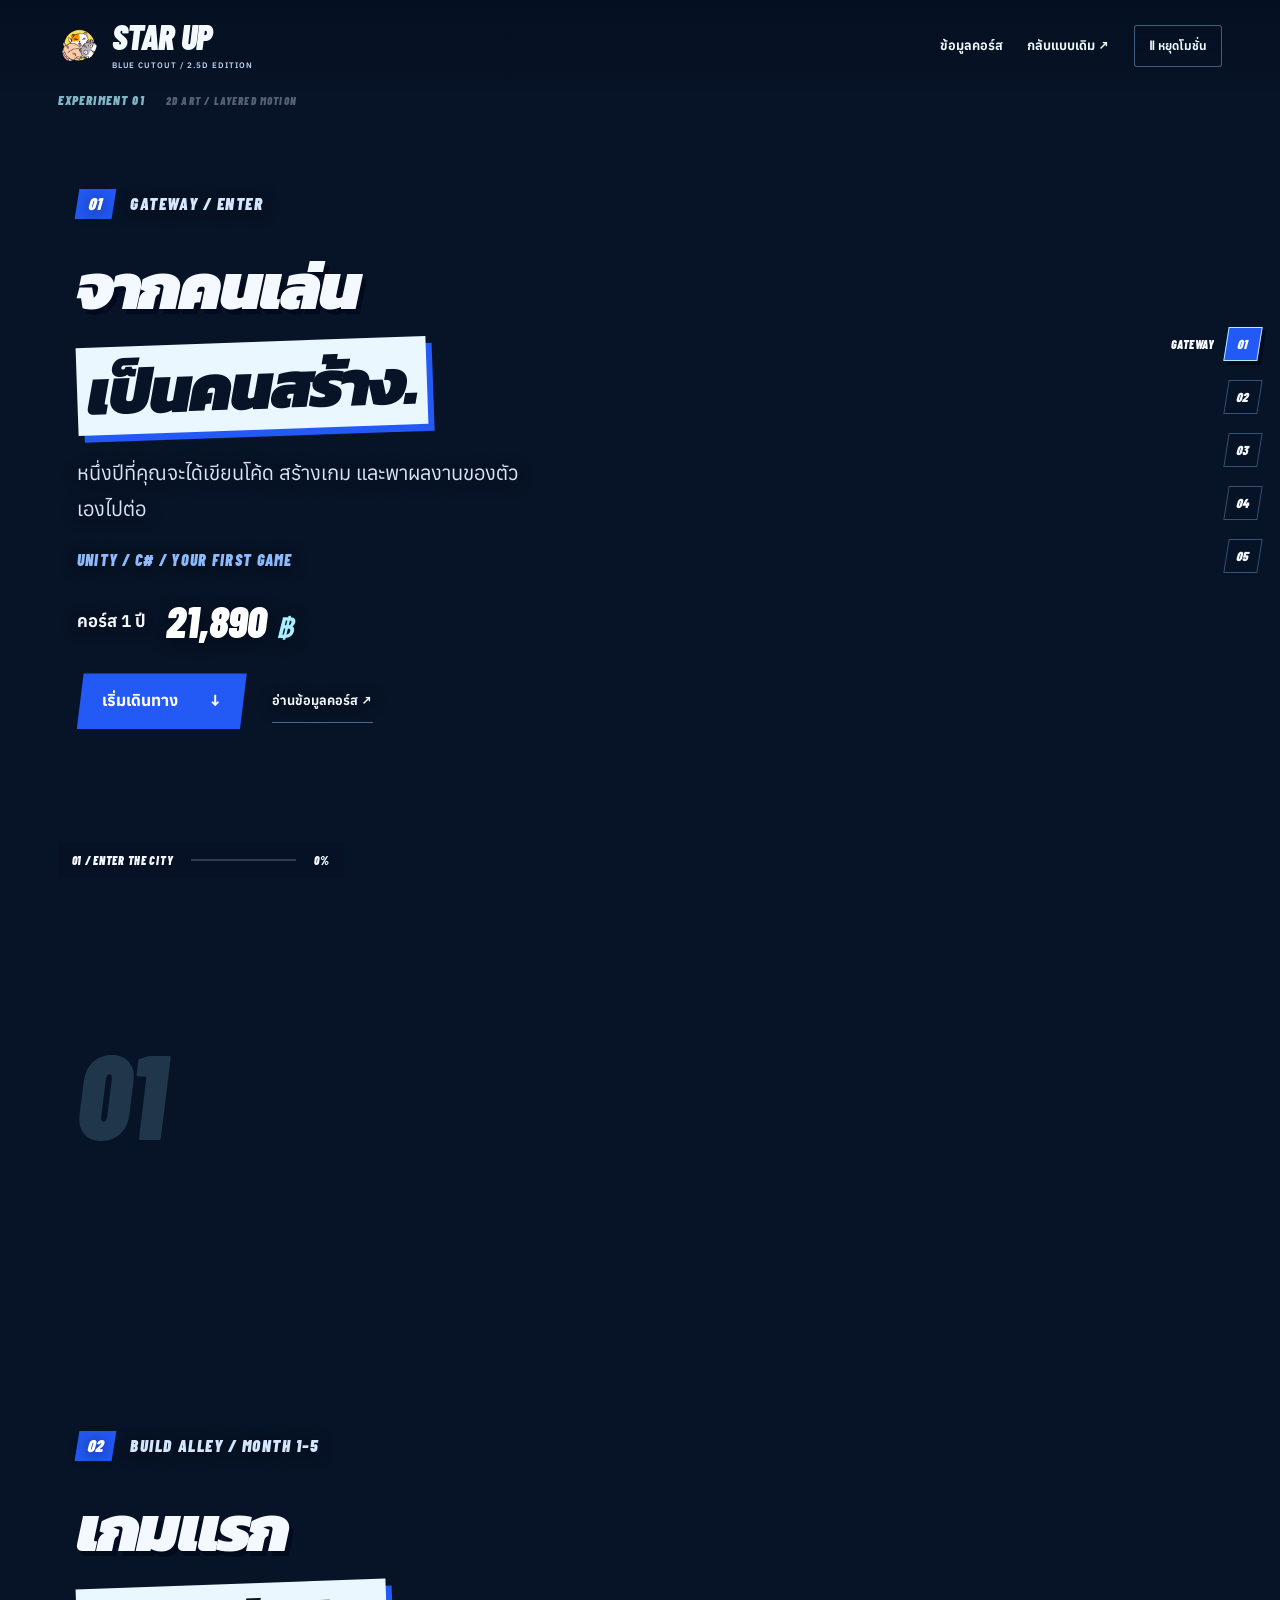
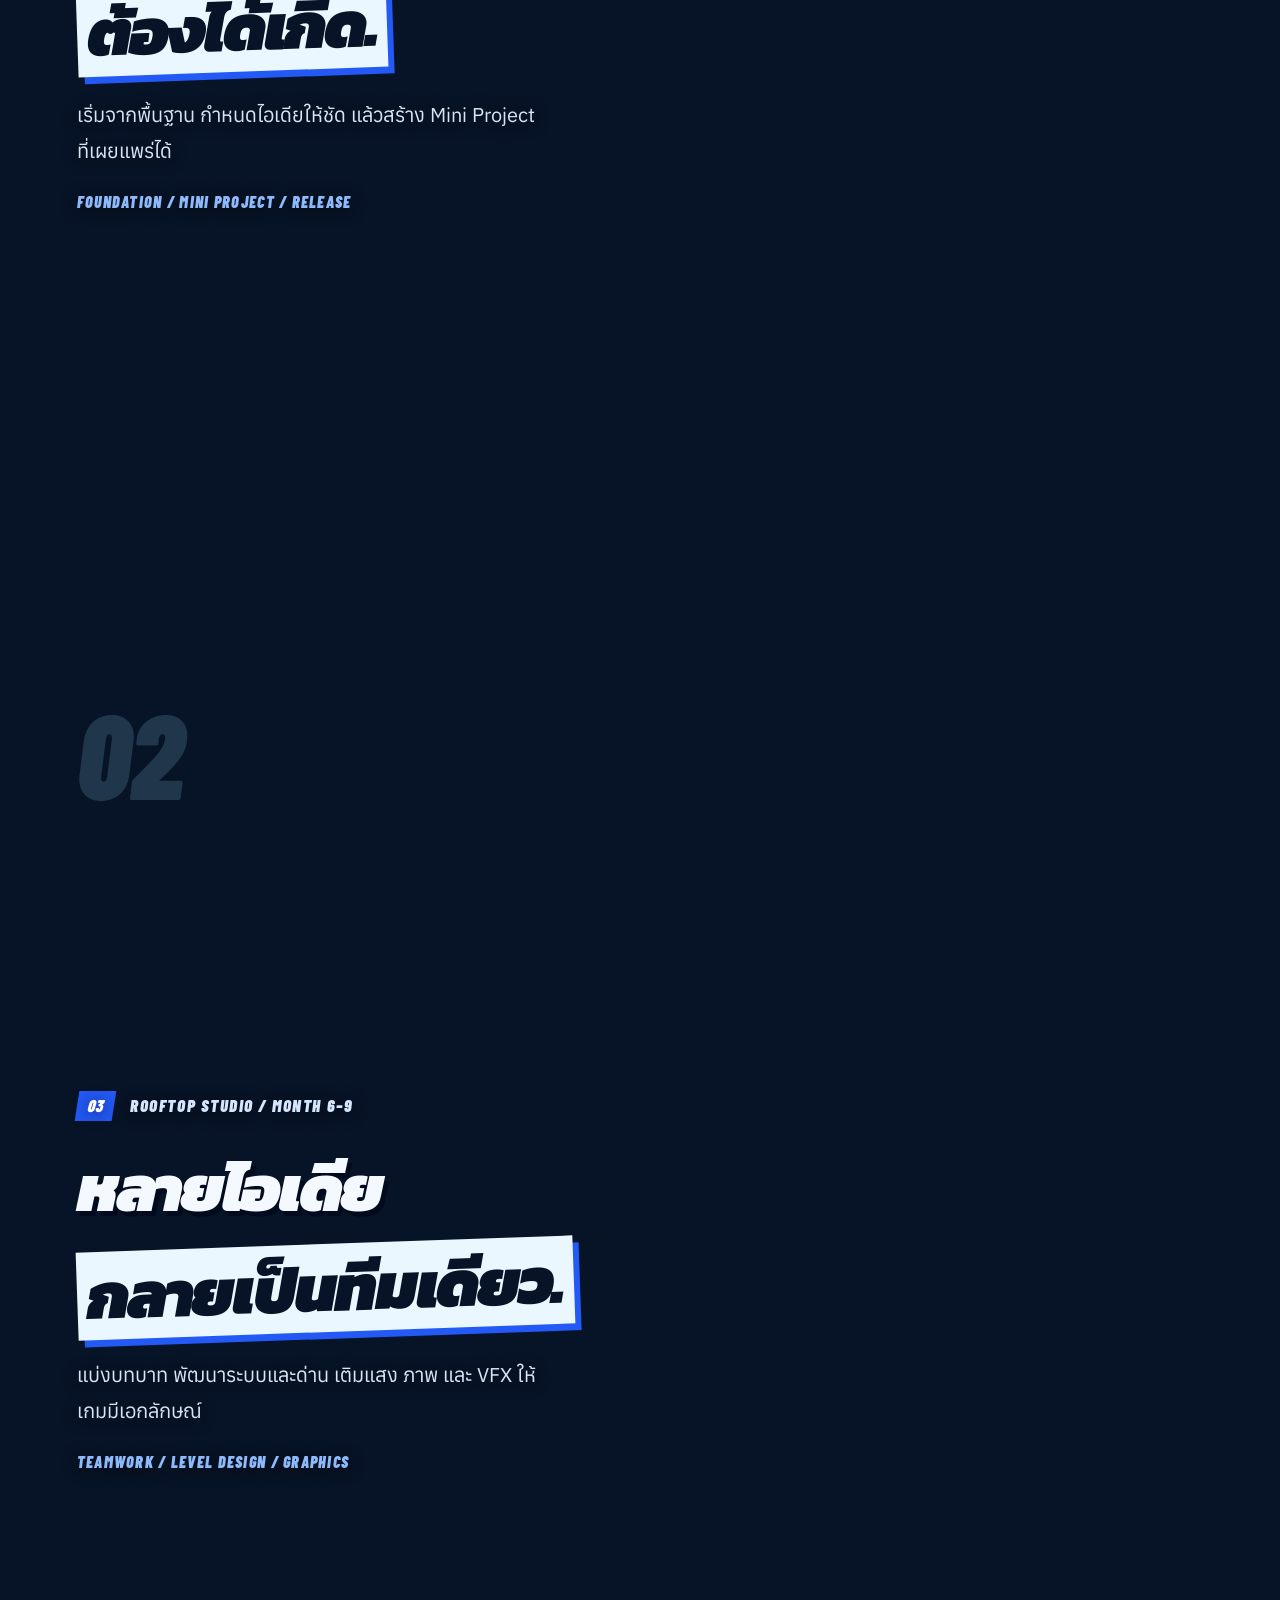
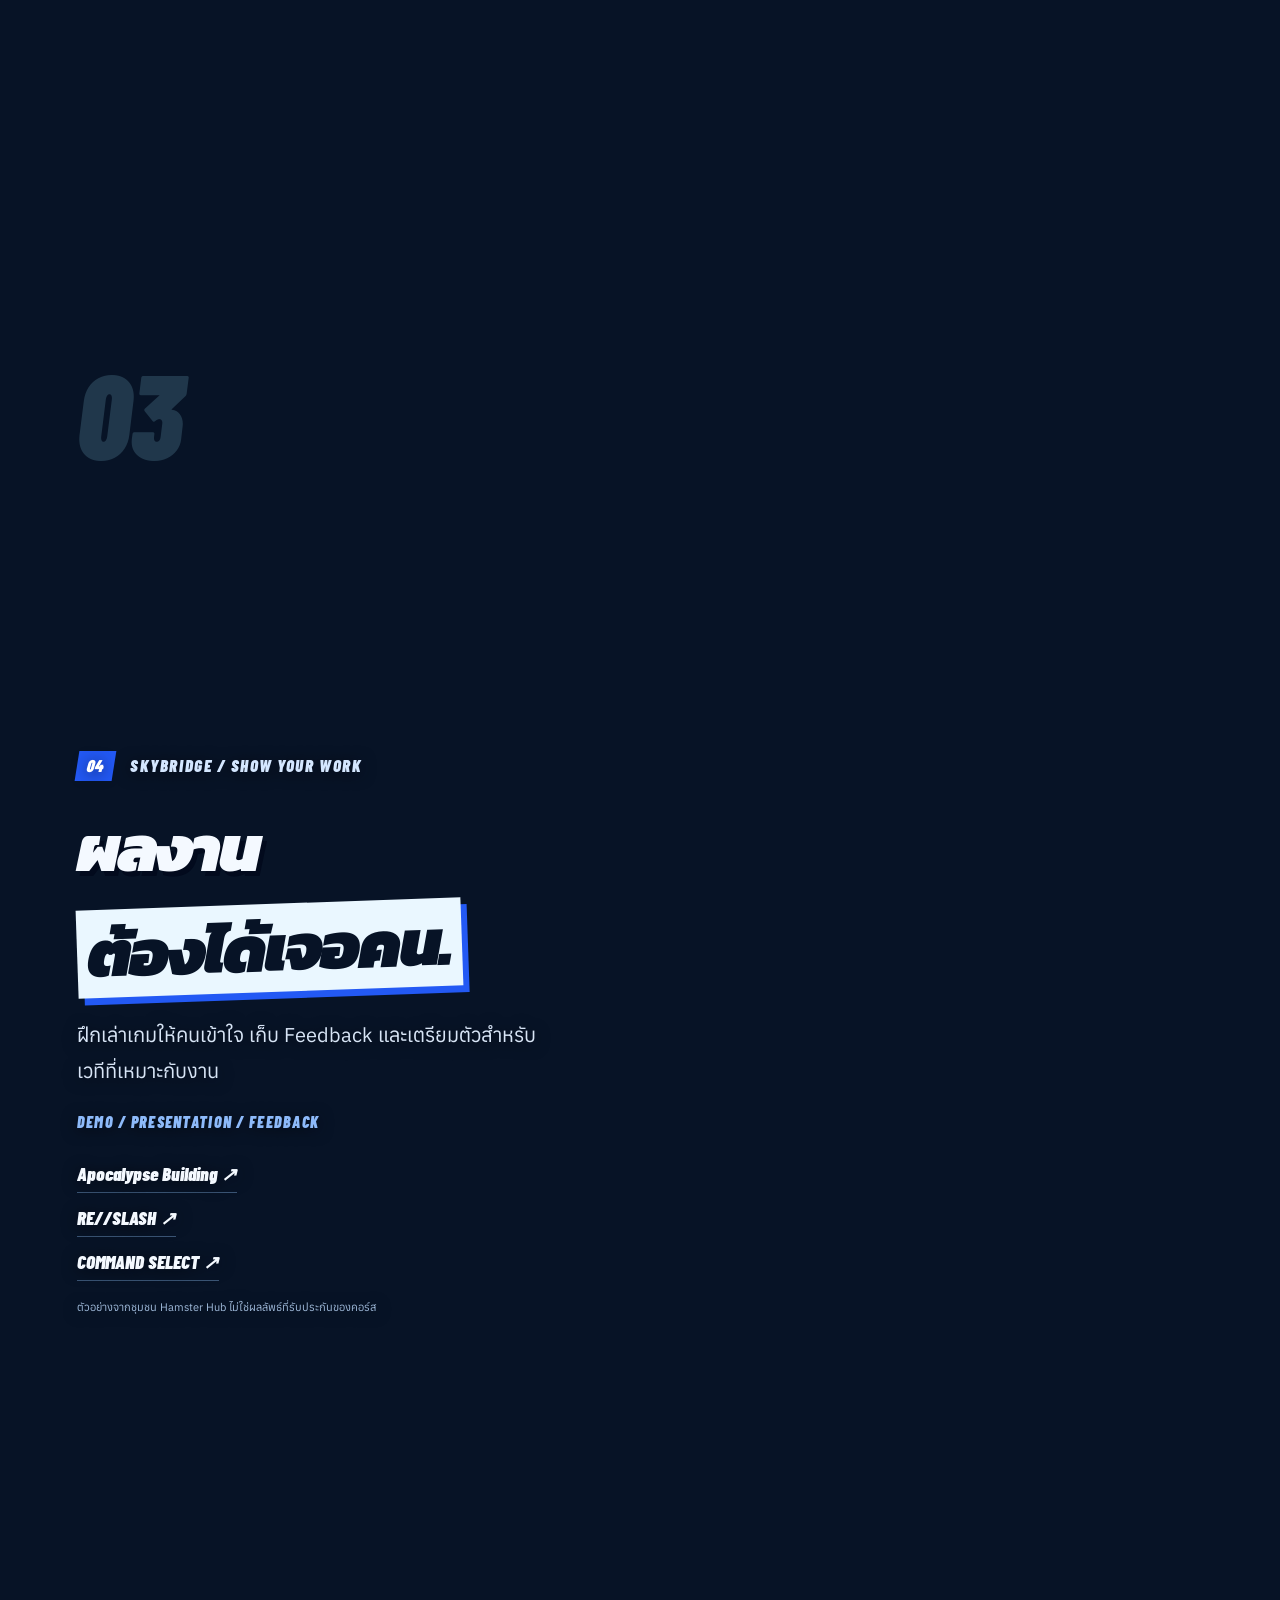
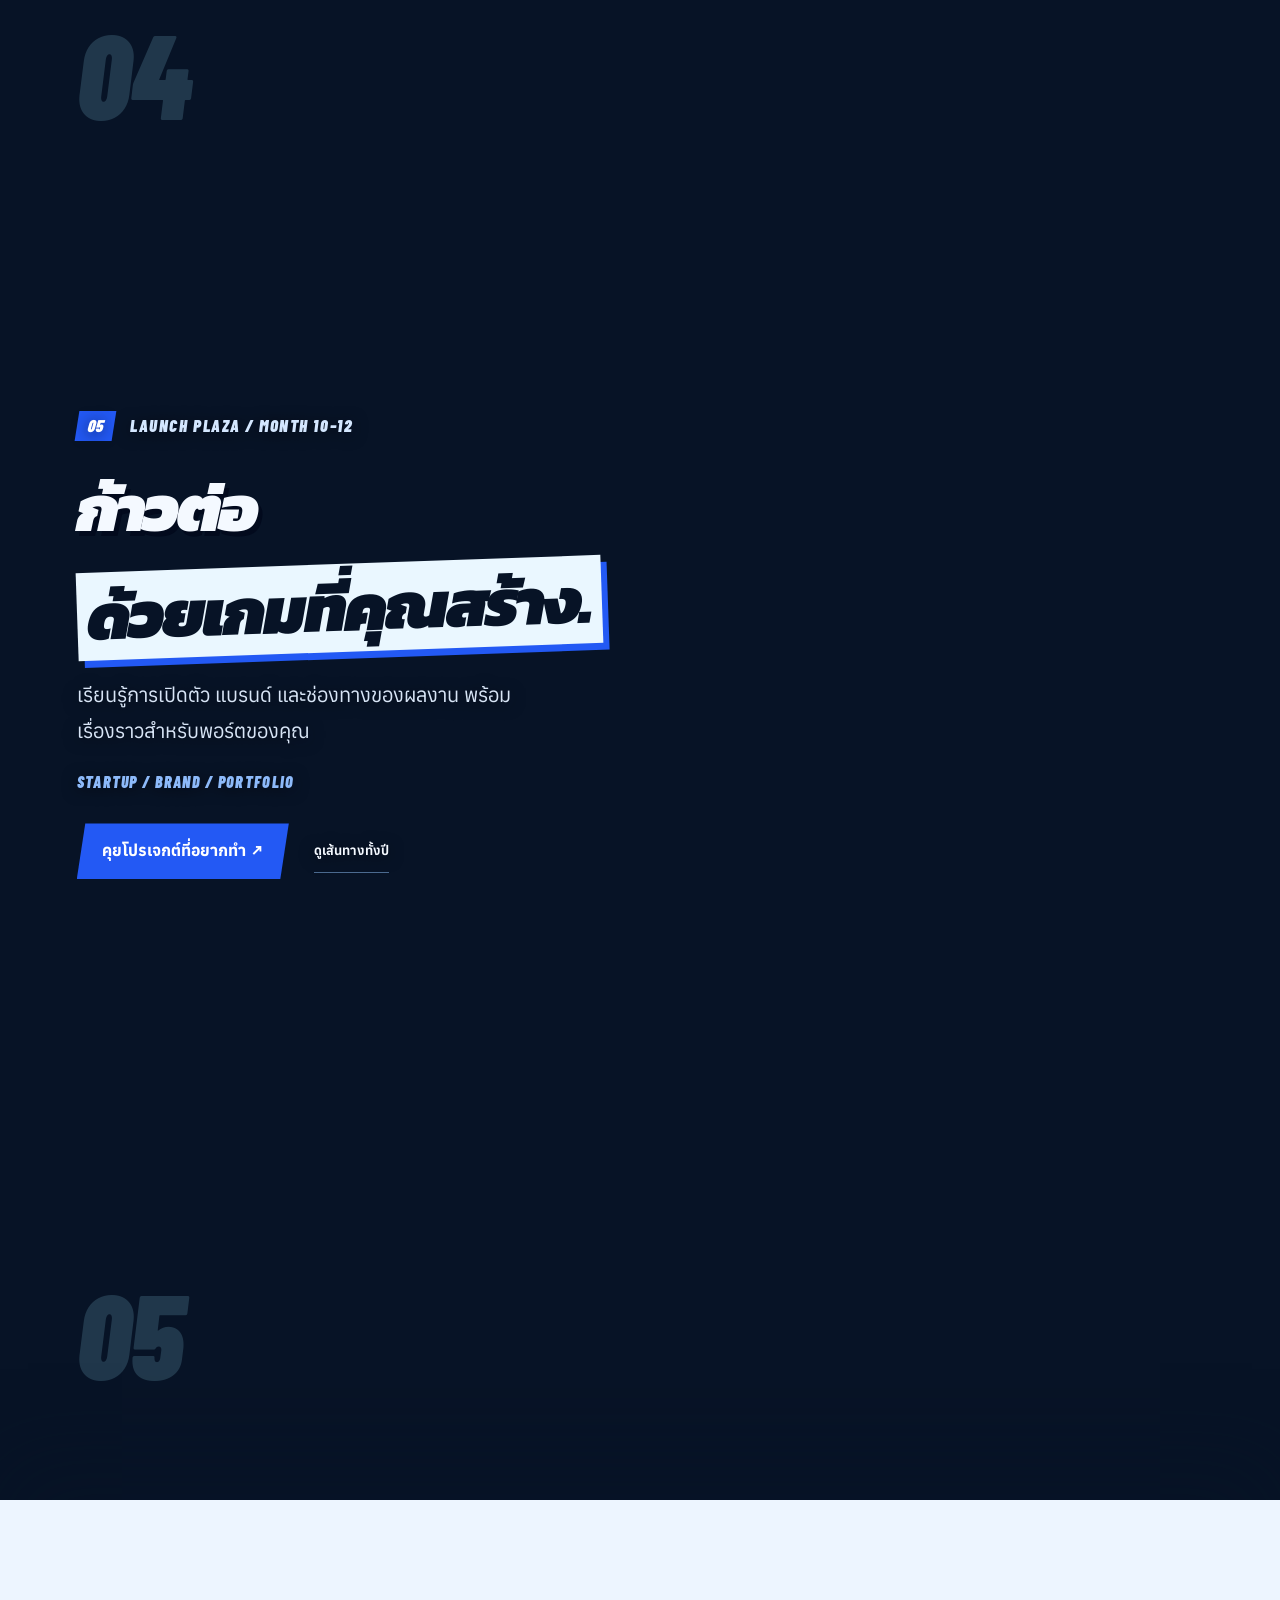
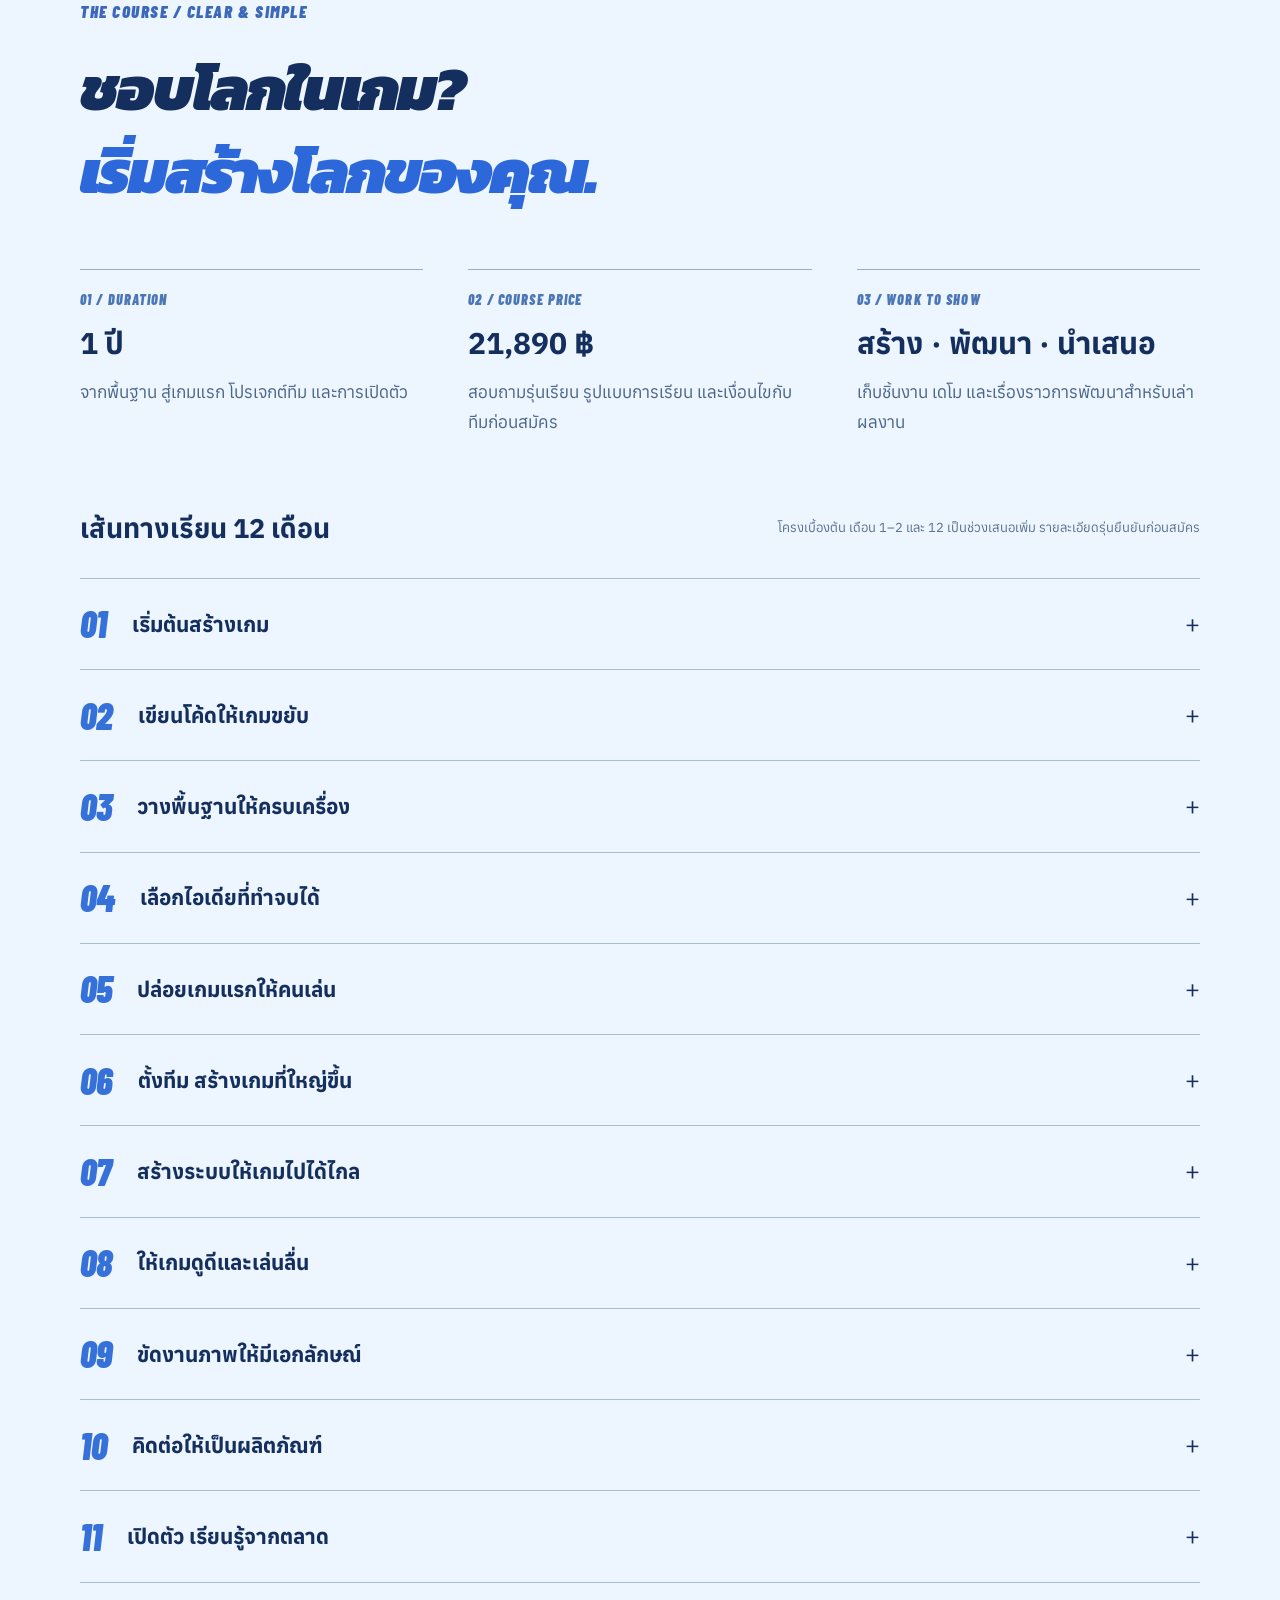
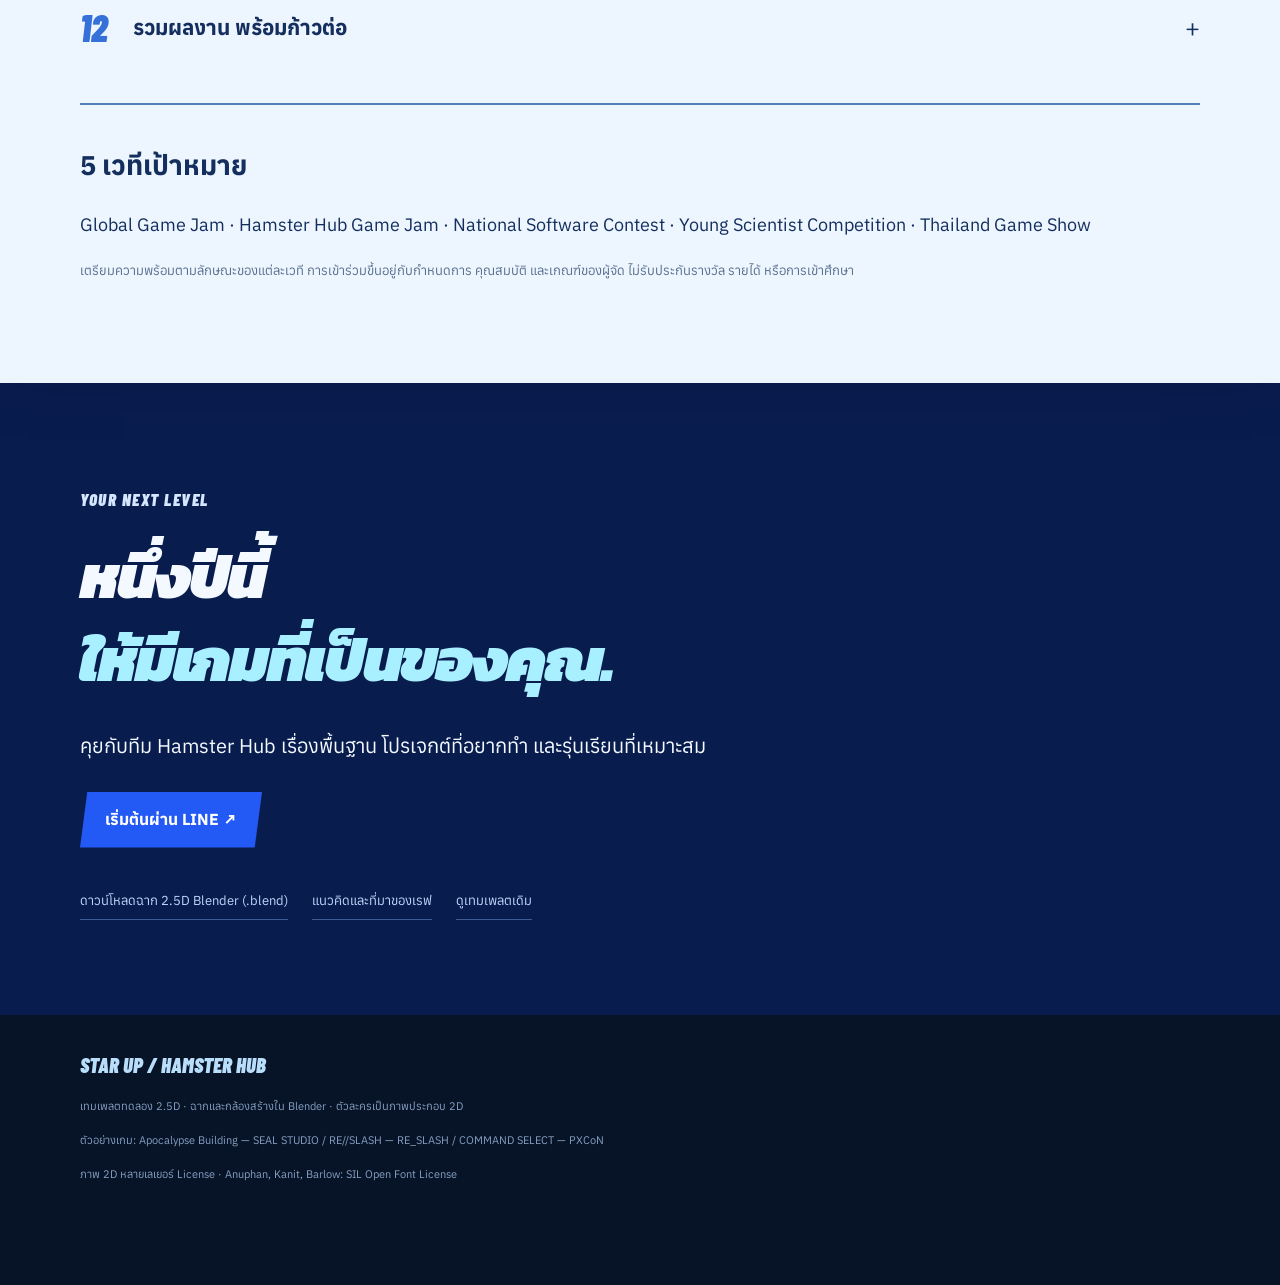
==== star-up-cinematic/index.html @ 262fcf37 "Add separate blue graphic 2D layered cinematic template" ====
<!doctype html><html lang="th"><head><meta charset="utf-8"><meta name="viewport" content="width=device-width,initial-scale=1"><meta name="theme-color" content="#071326"><title>Star Up — Blue Cutout / 2.5D</title><meta name="description" content="เทมเพลตทดลอง Star Up คอร์สสร้างเกม 1 ปี ราคา 21,890 บาท ภาพกราฟิก 2D หลายเลเยอร์ เคลื่อนตามการเลื่อนหน้าเว็บ"><link rel="icon" href="assets/hamsterhub-logo.webp"><link rel="preload" href="assets/Anuphan.ttf" as="font" type="font/ttf" crossorigin><link rel="preload" href="assets/Kanit-BlackItalic.ttf" as="font" type="font/ttf" crossorigin><link rel="stylesheet" href="cinematic.css?v=2"><script type="module" src="cinematic.js?v=2"></script></head><body><a class="skip" href="#course-details">ข้ามคัตซีนไปอ่านข้อมูลคอร์ส</a><div class="scene" aria-hidden="true"><div class="scene-world">
<img class="art-bg city-bg" src="assets/graphic-city.webp" alt="">
<img class="art-bg alley-bg" src="assets/graphic-alley.webp" alt="">
<div class="graphic-orbit"></div><div class="paper-slash"></div>
<div class="actor-stage"><img class="actor" src="assets/pose-0.webp" alt=""><span class="actor-shadow"></span></div>
<div class="project-stage"><img src="assets/apocalypse.jpg" alt=""><img src="assets/reslash.jpg" alt=""><img src="assets/command.jpg" alt=""></div>
<img class="near-prop" src="assets/graphic-ledge.webp" alt="">
<div class="small-cube"><i></i><i></i><i></i></div>
</div><div class="scene-gradient"></div><div class="scene-grain"></div></div><header class="header"><a class="brand" href="#arrival"><img src="assets/hamsterhub-logo.webp" width="42" height="42" alt="Hamster Hub"><span>STAR UP<small>BLUE CUTOUT / 2.5D EDITION</small></span></a><nav aria-label="เมนูหลัก"><a href="#course-details">ข้อมูลคอร์ส</a><a href="../star-up/">กลับแบบเดิม ↗</a><button data-motion aria-pressed="false">Ⅱ หยุดกล้อง</button></nav></header><div class="prototype-label">EXPERIMENT 01 <span>2D ART / LAYERED MOTION</span></div><p class="load-status" role="status">กำลังจัดเลเยอร์ภาพ…</p><main><div class="journey" id="journey"><section class="chapter intro" id="arrival" data-chapter="0"><div class="chapter-copy"><p class="eyebrow"><span>01</span> GATEWAY / ENTER</p><h1>จากคนเล่น<br><em>เป็นคนสร้าง.</em></h1><p class="chapter-desc">หนึ่งปีที่คุณจะได้เขียนโค้ด สร้างเกม และพาผลงานของตัวเองไปต่อ</p><p class="skill-tags">UNITY / C# / YOUR FIRST GAME</p><div class="hero-price"><span>คอร์ส 1 ปี</span><strong>21,890 <small>฿</small></strong></div><div class="actions"><a class="button primary" href="#build">เริ่มเดินทาง <span>↓</span></a><a class="text-link" href="#course-details">อ่านข้อมูลคอร์ส ↗</a></div></div><span class="scene-number" aria-hidden="true">01</span></section><section class="chapter " id="build" data-chapter="1"><div class="chapter-copy"><p class="eyebrow"><span>02</span> BUILD ALLEY / MONTH 1–5</p><h1>เกมแรก<br><em>ต้องได้เกิด.</em></h1><p class="chapter-desc">เริ่มจากพื้นฐาน กำหนดไอเดียให้ชัด แล้วสร้าง Mini Project ที่เผยแพร่ได้</p><p class="skill-tags">FOUNDATION / MINI PROJECT / RELEASE</p></div><span class="scene-number" aria-hidden="true">02</span></section><section class="chapter " id="squad" data-chapter="2"><div class="chapter-copy"><p class="eyebrow"><span>03</span> ROOFTOP STUDIO / MONTH 6–9</p><h1>หลายไอเดีย<br><em>กลายเป็นทีมเดียว.</em></h1><p class="chapter-desc">แบ่งบทบาท พัฒนาระบบและด่าน เติมแสง ภาพ และ VFX ให้เกมมีเอกลักษณ์</p><p class="skill-tags">TEAMWORK / LEVEL DESIGN / GRAPHICS</p></div><span class="scene-number" aria-hidden="true">03</span></section><section class="chapter " id="showcase" data-chapter="3"><div class="chapter-copy"><p class="eyebrow"><span>04</span> SKYBRIDGE / SHOW YOUR WORK</p><h1>ผลงาน<br><em>ต้องได้เจอคน.</em></h1><p class="chapter-desc">ฝึกเล่าเกมให้คนเข้าใจ เก็บ Feedback และเตรียมตัวสำหรับเวทีที่เหมาะกับงาน</p><p class="skill-tags">DEMO / PRESENTATION / FEEDBACK</p><div class="project-links"><a href="https://www.youtube.com/watch?v=RZhOiGRcjcY" target="_blank" rel="noopener">Apocalypse Building ↗</a><a href="https://www.youtube.com/watch?v=LhUO186ZWG8" target="_blank" rel="noopener">RE//SLASH ↗</a><a href="https://www.youtube.com/watch?v=DtIPdelMho0" target="_blank" rel="noopener">COMMAND SELECT ↗</a></div><p class="micro">ตัวอย่างจากชุมชน Hamster Hub ไม่ใช่ผลลัพธ์ที่รับประกันของคอร์ส</p></div><span class="scene-number" aria-hidden="true">04</span></section><section class="chapter " id="launch" data-chapter="4"><div class="chapter-copy"><p class="eyebrow"><span>05</span> LAUNCH PLAZA / MONTH 10–12</p><h1>ก้าวต่อ<br><em>ด้วยเกมที่คุณสร้าง.</em></h1><p class="chapter-desc">เรียนรู้การเปิดตัว แบรนด์ และช่องทางของผลงาน พร้อมเรื่องราวสำหรับพอร์ตของคุณ</p><p class="skill-tags">STARTUP / BRAND / PORTFOLIO</p><div class="actions"><a class="button primary" href="#enroll">คุยโปรเจกต์ที่อยากทำ ↗</a><a class="text-link" href="#course-details">ดูเส้นทางทั้งปี</a></div></div><span class="scene-number" aria-hidden="true">05</span></section></div><section class="course-details" id="course-details"><div class="content"><p class="eyebrow">THE COURSE / CLEAR & SIMPLE</p><h2>ชอบโลกในเกม?<br><em>เริ่มสร้างโลกของคุณ.</em></h2><div class="course-overview"><div><span>01 / DURATION</span><strong>1 ปี</strong><p>จากพื้นฐาน สู่เกมแรก โปรเจกต์ทีม และการเปิดตัว</p></div><div><span>02 / COURSE PRICE</span><strong>21,890 ฿</strong><p>สอบถามรุ่นเรียน รูปแบบการเรียน และเงื่อนไขกับทีมก่อนสมัคร</p></div><div><span>03 / WORK TO SHOW</span><strong>สร้าง · พัฒนา · นำเสนอ</strong><p>เก็บชิ้นงาน เดโม และเรื่องราวการพัฒนาสำหรับเล่าผลงาน</p></div></div><div class="details-heading"><h3>เส้นทางเรียน 12 เดือน</h3><p>โครงเบื้องต้น เดือน 1–2 และ 12 เป็นช่วงเสนอเพิ่ม รายละเอียดรุ่นยืนยันก่อนสมัคร</p></div><div class="months"><details class="month"><summary><span>01</span><strong>เริ่มต้นสร้างเกม</strong><b>+</b></summary><div><p>รู้จัก Unity และกระบวนการสร้างเกม</p><ul><li>ทำความคุ้นเคยกับ Unity Editor</li><li>จัดฉากและวัตถุในเกม</li><li>ตั้งเป้าหมายโปรเจกต์ของตัวเอง</li></ul><p class="output">ชิ้นงาน: ฉากเกมพื้นฐานและโจทย์โปรเจกต์</p><small>โครงเสนอเบื้องต้น รอยืนยันรายละเอียดรุ่น</small></div></details><details class="month"><summary><span>02</span><strong>เขียนโค้ดให้เกมขยับ</strong><b>+</b></summary><div><p>C# พื้นฐานและระบบเกมขนาดเล็ก</p><ul><li>ตัวแปร เงื่อนไข และการทำซ้ำ</li><li>ควบคุมตัวละครและการโต้ตอบ</li><li>ประกอบระบบเกมพื้นฐาน</li></ul><p class="output">ชิ้นงาน: ต้นแบบเกมขนาดเล็กที่ควบคุมได้</p><small>โครงเสนอเบื้องต้น รอยืนยันรายละเอียดรุ่น</small></div></details><details class="month"><summary><span>03</span><strong>วางพื้นฐานให้ครบเครื่อง</strong><b>+</b></summary><div><p>เชื่อมโค้ด ภาพ เสียง และประสบการณ์เล่น</p><ul><li>Algorithm · ฝึกคิดเป็นขั้นตอน</li><li>Advanced Tools in Unity</li><li>3D Modeling &amp; Animation</li><li>Sprites &amp; Sound</li><li>UX &amp; UI</li></ul><p class="output">ชิ้นงาน: ชิ้นงานฝึกระบบ ภาพ เสียง และหน้าจอเกม</p></div></details><details class="month"><summary><span>04</span><strong>เลือกไอเดียที่ทำจบได้</strong><b>+</b></summary><div><p>เปลี่ยนไอเดียให้เป็นแผนสร้างเกม</p><ul><li>Simplify your idea · กำหนดขอบเขตให้ชัด</li><li>Project Design · ออกแบบวิธีเล่น</li><li>เริ่มลงมือสร้าง Mini Project</li></ul><p class="output">ชิ้นงาน: แบบเกมและต้นแบบ Mini Project</p></div></details><details class="month"><summary><span>05</span><strong>ปล่อยเกมแรกให้คนเล่น</strong><b>+</b></summary><div><p>พัฒนา นำเสนอ และเผยแพร่งาน</p><ul><li>Mini Project Development</li><li>Presentation · ฝึกเล่าผลงาน</li><li>Publish to web or store</li></ul><p class="output">ชิ้นงาน: เกมแรกที่เผยแพร่ได้ พร้อมการนำเสนอ</p></div></details><details class="month"><summary><span>06</span><strong>ตั้งทีม สร้างเกมที่ใหญ่ขึ้น</strong><b>+</b></summary><div><p>ทำให้หลายคนเดินไปสู่เกมเดียวกัน</p><ul><li>Setup Team · แบ่งบทบาทในทีม</li><li>Storyboard &amp; Design</li><li>Project Management</li></ul><p class="output">ชิ้นงาน: แผนงานทีม บทบาท และแบบโปรเจกต์</p></div></details><details class="month"><summary><span>07</span><strong>สร้างระบบให้เกมไปได้ไกล</strong><b>+</b></summary><div><p>พัฒนาโค้ดและออกแบบด่านขั้นต่อไป</p><ul><li>Intermediate C#</li><li>Class &amp; Object</li><li>Advanced Level Design</li></ul><p class="output">ชิ้นงาน: ระบบเกมและด่านที่พัฒนาร่วมกัน</p></div></details><details class="month"><summary><span>08</span><strong>ให้เกมดูดีและเล่นลื่น</strong><b>+</b></summary><div><p>เติมภาพ แสง และเอฟเฟกต์อย่างมีเหตุผล</p><ul><li>Visual Programming</li><li>Shader Graph</li><li>Lighting &amp; VFX</li><li>Optimization</li></ul><p class="output">ชิ้นงาน: เกมที่ปรับภาพ เอฟเฟกต์ และประสิทธิภาพ</p></div></details><details class="month"><summary><span>09</span><strong>ขัดงานภาพให้มีเอกลักษณ์</strong><b>+</b></summary><div><p>ยกระดับบรรยากาศของเกม</p><ul><li>Advanced Graphics</li><li>Advanced Lighting &amp; Shader</li><li>Advanced Visual Effects</li><li>Post Processing</li></ul><p class="output">ชิ้นงาน: ฉากเกมที่มีทิศทางภาพชัดเจน</p></div></details><details class="month"><summary><span>10</span><strong>คิดต่อให้เป็นผลิตภัณฑ์</strong><b>+</b></summary><div><p>มองผลงานผ่านคนใช้และช่องทางขาย</p><ul><li>How to sell your project</li><li>Distribution Channel</li><li>Special: Object-Oriented Design</li></ul><p class="output">ชิ้นงาน: แนวทางนำผลงานไปสู่คนใช้และตลาด</p></div></details><details class="month"><summary><span>11</span><strong>เปิดตัว เรียนรู้จากตลาด</strong><b>+</b></summary><div><p>ทำความเข้าใจรายได้และพัฒนาคุณภาพ</p><ul><li>Make 1st Dollar · ศึกษาการสร้างรายได้แรก</li><li>How to get Feedback</li><li>Improve Product Quality</li><li>Social Marketing</li><li>Make Your Own Brand</li></ul><p class="output">ชิ้นงาน: แนวทางเปิดตัว สื่อสารแบรนด์ และเก็บ Feedback</p></div></details><details class="month"><summary><span>12</span><strong>รวมผลงาน พร้อมก้าวต่อ</strong><b>+</b></summary><div><p>สรุปเกมและเรื่องราวที่คุณลงมือทำ</p><ul><li>จัดระเบียบผลงานและบทบาทที่รับผิดชอบ</li><li>เตรียมเดโมและการนำเสนอ</li><li>วางแผนพอร์ตหรือการส่งเวทีที่เหมาะสม</li></ul><p class="output">ชิ้นงาน: ชุดผลงานและแผนพัฒนาขั้นต่อไป</p><small>โครงเสนอเบื้องต้น รอยืนยันรายละเอียดรุ่น</small></div></details></div><div class="arena-notes"><h3>5 เวทีเป้าหมาย</h3><p>Global Game Jam · Hamster Hub Game Jam · National Software Contest · Young Scientist Competition · Thailand Game Show</p><small>เตรียมความพร้อมตามลักษณะของแต่ละเวที การเข้าร่วมขึ้นอยู่กับกำหนดการ คุณสมบัติ และเกณฑ์ของผู้จัด ไม่รับประกันรางวัล รายได้ หรือการเข้าศึกษา</small></div></div></section><section class="enroll" id="enroll"><div class="content"><p class="eyebrow">YOUR NEXT LEVEL</p><h2>หนึ่งปีนี้<br><em>ให้มีเกมที่เป็นของคุณ.</em></h2><p>คุยกับทีม Hamster Hub เรื่องพื้นฐาน โปรเจกต์ที่อยากทำ และรุ่นเรียนที่เหมาะสม</p><a class="button primary" href="https://page.line.me/jkm4247u?openQrModal=true" target="_blank" rel="noopener">เริ่มต้นผ่าน LINE ↗</a><div class="source-links"><a href="blender/star-up-layered.blend" download>ดาวน์โหลดฉาก 2.5D Blender (.blend)</a><a href="RESEARCH.md">แนวคิดและที่มาของเรฟ</a><a href="../star-up/">ดูเทมเพลตเดิม</a></div></div></section></main><nav class="chapter-nav" aria-label="ข้ามบทคัตซีน"><a href="#arrival" data-chapter-link="0" aria-label="บท 01 GATEWAY"><span>01</span><small>GATEWAY</small></a><a href="#build" data-chapter-link="1" aria-label="บท 02 BUILD ALLEY"><span>02</span><small>BUILD ALLEY</small></a><a href="#squad" data-chapter-link="2" aria-label="บท 03 ROOFTOP STUDIO"><span>03</span><small>ROOFTOP STUDIO</small></a><a href="#showcase" data-chapter-link="3" aria-label="บท 04 SKYBRIDGE"><span>04</span><small>SKYBRIDGE</small></a><a href="#launch" data-chapter-link="4" aria-label="บท 05 LAUNCH PLAZA"><span>05</span><small>LAUNCH PLAZA</small></a></nav><div class="scene-footer"><span data-chapter-title>01 / GATEWAY</span><span class="progress-track"><i data-progress></i></span><span data-progress-label>0%</span></div><footer class="footer"><div class="content"><strong>STAR UP / HAMSTER HUB</strong><p>เทมเพลตทดลอง 2.5D · ฉากและกล้องสร้างใน Blender · ตัวละครเป็นภาพประกอบ 2D</p><p>ตัวอย่างเกม: Apocalypse Building — SEAL STUDIO / RE//SLASH — RE_SLASH / COMMAND SELECT — PXCoN</p><p>ภาพ 2D หลายเลเยอร์ License · Anuphan, Kanit, Barlow: SIL Open Font License</p></div></footer><noscript><style>.load-status{display:none}.scene-poster{opacity:1}</style></noscript></body></html>
---- star-up-cinematic/cinematic.css ----
@font-face{font-family:Anuphan;src:url(assets/Anuphan.ttf);font-weight:100 900;font-display:swap}@font-face{font-family:Kanit;src:url(assets/Kanit-BlackItalic.ttf);font-weight:900;font-style:italic;font-display:swap}@font-face{font-family:Barlow;src:url(assets/Barlow.ttf);font-weight:900;font-style:italic;font-display:swap}
:root{--ink:#071326;--blue:#2b6bff;--cyan:#88e9ff;--paper:#f4f9ff;--muted:#b5c6e0}
*{box-sizing:border-box}html{scroll-behavior:smooth;scroll-padding-top:90px}body{margin:0;background:var(--ink);color:var(--paper);font:400 18px/1.85 Anuphan,sans-serif}a{color:inherit;text-decoration:none}button{font:inherit;color:inherit;cursor:pointer}a:focus-visible,button:focus-visible,summary:focus-visible{outline:3px solid var(--cyan);outline-offset:5px}h1,h2,h3,p{margin:0}h1,h2{font-family:Kanit,Anuphan,sans-serif;font-style:italic;font-weight:900;letter-spacing:-.035em;line-height:1.36}h1{font-size:clamp(47px,5.6vw,86px)}h2{font-size:clamp(39px,4.8vw,70px)}em{font-style:inherit;color:var(--cyan)}.skip{position:fixed;z-index:1000;left:20px;top:-100px;background:white;color:var(--ink);padding:12px}.skip:focus{top:15px}
.scene{position:fixed;inset:0;z-index:-1;overflow:hidden;background:#0a1b3b}.scene-poster,#city,.scene-gradient,.scene-grain{position:absolute;inset:0;width:100%;height:100%}.scene-poster{object-fit:cover;object-position:center;opacity:.85}.webgl-ready .scene-poster{opacity:0;transition:opacity .7s}#city{display:block;opacity:0;transition:opacity .7s}.webgl-ready #city{opacity:1}.scene-gradient{background:linear-gradient(90deg,#030b18f0 0%,#030b18c2 27%,#030b1844 49%,transparent 70%),linear-gradient(0deg,#030b1870,transparent 26%,transparent 80%,#030b1866);pointer-events:none}.scene-grain{opacity:.08;background-image:radial-gradient(#eaf6ff70 .65px,transparent .75px);background-size:5px 5px;pointer-events:none}
.header{position:fixed;z-index:50;left:0;right:0;top:0;display:flex;align-items:center;justify-content:space-between;gap:30px;padding:20px 4.5vw;background:linear-gradient(#041020c9,transparent)}.brand{display:flex;gap:12px;align-items:center;font:italic 900 35px/.95 Barlow,sans-serif;letter-spacing:-.02em}.brand img{width:42px;height:42px}.brand small{display:block;font:600 8px/1.4 Anuphan,sans-serif;letter-spacing:.12em;margin-top:7px;color:#c0d7f2}.header nav{display:flex;align-items:center;gap:24px;font-size:13px;font-weight:650}.header nav a:hover{color:var(--cyan)}.header button{border:1px solid #a4d0ff66;background:#07132699;border-radius:3px;padding:9px 14px;font-size:12px;min-height:42px}.prototype-label{position:fixed;top:94px;left:4.5vw;font:italic 900 13px/1 Barlow,sans-serif;letter-spacing:.09em;color:var(--cyan);z-index:30;pointer-events:none}.prototype-label span{color:#d4e3fb80;margin-left:17px;font-size:11px}.load-status{position:fixed;z-index:45;right:4.5vw;bottom:25px;color:#b4d5fa;font-size:12px;max-width:40vw;text-align:right;transition:opacity .5s}.webgl-ready .load-status{opacity:0;pointer-events:none}
.journey{position:relative}.chapter{position:relative;height:150svh;padding:19svh 0 29svh}.chapter-copy{position:sticky;top:21svh;width:min(650px,48vw);margin-left:6vw;padding-left:24px;border-left:2px solid #75c4ff65;text-shadow:0 2px 15px #030b18a6}.eyebrow{font:italic 900 17px/1.4 Barlow,Anuphan,sans-serif;letter-spacing:.09em;color:#d4e7ff;margin-bottom:23px}.eyebrow>span{display:inline-grid;place-items:center;background:var(--blue);color:white;letter-spacing:0;font-size:17px;min-width:37px;min-height:28px;padding:3px 8px;transform:skew(-9deg);margin-right:12px}.chapter-desc{font-size:20px;line-height:1.85;max-width:490px;margin-top:25px;color:#d8e5f6;text-wrap:pretty}.skill-tags{font:italic 900 16px/1.4 Barlow,sans-serif;letter-spacing:.08em;color:#8dbafa;margin-top:22px}.hero-price{display:flex;gap:20px;align-items:center;margin-top:28px;font-size:17px;font-weight:650}.hero-price strong{font:italic 900 44px/1 Barlow,sans-serif;color:#fff}.hero-price small{font-size:27px;color:var(--cyan)}.actions{display:flex;align-items:center;gap:25px;flex-wrap:wrap;margin-top:30px}.button{display:inline-flex;gap:30px;align-items:center;justify-content:space-between;font-size:16px;font-weight:800;min-height:52px;padding:13px 25px;background:var(--paper);color:var(--ink);clip-path:polygon(4% 0,100% 0,96% 100%,0 100%);text-shadow:none;transition:translate .2s}.button:hover{translate:0 -3px;background:var(--cyan)}.button.primary{background:var(--blue);color:white}.button.primary:hover{background:#4986ff}.text-link{border-bottom:1px solid #89b9ee88;padding:9px 0;font-size:13px;font-weight:650}.scene-number{position:absolute;bottom:12vh;left:6vw;opacity:.12;font:italic 900 150px/1 Barlow,sans-serif;pointer-events:none;color:#9beaff}.project-links{display:flex;flex-direction:column;align-items:start;gap:8px;margin-top:24px;font:italic 900 19px/1.3 Barlow,sans-serif}.project-links a{padding:5px 0;border-bottom:1px solid #89b9ee66}.micro{font-size:11px;color:#9fbada;line-height:1.8;max-width:410px;margin-top:17px}
.chapter-nav{position:fixed;right:20px;top:50%;transform:translateY(-50%);display:flex;flex-direction:column;z-index:40;gap:9px}.chapter-nav a{display:flex;align-items:center;justify-content:end;gap:12px;min-width:48px;min-height:44px}.chapter-nav small{font:italic 900 12px/1 Barlow,sans-serif;letter-spacing:.04em;opacity:0;max-width:0;overflow:hidden;order:-1;transition:opacity .2s,max-width .2s}.chapter-nav a:hover small,.chapter-nav a[aria-current] small{opacity:1;max-width:160px}.chapter-nav span{display:grid;place-items:center;width:34px;height:34px;border:1px solid #8ac1ff5c;border-radius:50%;font:italic 900 13px/1 Barlow,sans-serif;background:#071326aa}.chapter-nav a[aria-current] span{background:var(--blue);border-color:var(--cyan);box-shadow:0 0 0 4px #386bcb33}.scene-footer{position:fixed;left:4.5vw;bottom:23px;display:flex;align-items:center;gap:18px;z-index:35;font:italic 900 12px/1 Barlow,sans-serif;letter-spacing:.06em;background:#071326a6;padding:11px 14px;border:1px solid #7db9ff30;backdrop-filter:blur(8px)}.progress-track{width:105px;height:2px;background:#d3ebff33}.progress-track i{display:block;width:0;height:100%;background:var(--cyan)}
.content{width:min(1120px,calc(100% - 120px));margin-inline:auto}.course-details{position:relative;background:#edf7fff7;color:#142f5e;padding:100px 0;box-shadow:0 -40px 80px #07132666}.course-details .eyebrow{color:#3b68ba}.course-details h2 em{color:#2d68da}.course-overview{display:grid;grid-template-columns:1fr 1fr 1fr;gap:45px;margin:55px 0 65px}.course-overview>div{border-top:1px solid #92afcf;padding-top:22px}.course-overview span{display:block;font:italic 900 14px/1.2 Barlow,sans-serif;letter-spacing:.08em;color:#4c77b6}.course-overview strong{display:block;font-size:30px;line-height:1.4;margin:13px 0}.course-overview p{font-size:17px;color:#4b6589;line-height:1.8}.details-heading{display:flex;gap:40px;align-items:center;justify-content:space-between;margin-bottom:25px}.details-heading h3{font-size:27px;flex:none}.details-heading p{max-width:550px;font-size:13px;color:#59718f}.month{border-top:1px solid #a9bfd7}.month summary{list-style:none;cursor:pointer;display:flex;align-items:center;gap:25px;padding:22px 0}.month summary::-webkit-details-marker{display:none}.month summary>span{font:italic 900 37px/1 Barlow,sans-serif;color:#3571d9}.month summary strong{flex:1;font-size:21px}.month summary b{font-size:25px;font-weight:350}.month[open] summary b{rotate:45deg}.month>div{padding:0 0 25px 65px;font-size:17px}.month ul{padding-left:20px;line-height:2}.month .output{background:#d8eaff;border-left:3px solid #4a84e8;padding:14px 18px}.month small{display:block;margin-top:10px;color:#5e7899;font-size:12px}.arena-notes{padding-top:35px;margin-top:30px;border-top:2px solid #5581ba}.arena-notes h3{font-size:27px}.arena-notes p{font-size:18px;margin:18px 0}.arena-notes small{font-size:13px;color:#59718f;display:block;max-width:900px}.enroll{padding:105px 0 95px;background:#0c2455ef}.enroll>div>p:not(.eyebrow){font-size:20px;margin:25px 0 28px;max-width:690px}.source-links{display:flex;gap:24px;flex-wrap:wrap;margin-top:35px;font-size:13px;color:#bed6fa}.source-links a{border-bottom:1px solid #8fbcf466;padding:6px 0}.footer{background:#071326;padding:35px 0 100px}.footer strong{font:italic 900 21px/1 Barlow,sans-serif;color:#b9defc}.footer p{font-size:11px;color:#85a0c3;line-height:1.9;margin-top:13px}.course-visible .chapter-nav{opacity:0;pointer-events:none}
.reduced-motion{scroll-behavior:auto}.reduced-motion .scene-number{display:none}.reduced-motion .scene-poster,.reduced-motion #city{transition:none}
@media(max-width:1000px){.header nav{gap:16px}.chapter-copy{width:min(590px,60vw);margin-left:4vw;padding-left:20px}h1{font-size:58px}.scene-gradient{background:linear-gradient(90deg,#030b18ef,#030b1899 50%,transparent 90%)}.chapter-desc{font-size:18px}.course-overview{gap:25px}.course-overview strong{font-size:25px}}
@media(max-width:760px){html{scroll-padding-top:80px}.header{padding:15px 20px;gap:10px;background:linear-gradient(#071326e6,transparent)}.brand{font-size:28px;gap:8px}.brand img{width:34px;height:34px}.brand small{font-size:6px;letter-spacing:.06em}.header nav{gap:11px}.header nav a{display:none}.header button{font-size:10px;padding:7px 10px;min-height:38px}.prototype-label{top:78px;left:20px;font-size:10px}.prototype-label span{display:none}.scene-gradient{background:linear-gradient(0deg,#030b18f2 0%,#030b18c9 22%,#030b1866 52%,#030b1811 78%,#030b1870)}.chapter{height:150svh;padding-top:35svh;padding-bottom:24svh}.chapter-copy{width:calc(100% - 50px);margin-left:20px;padding-left:16px;top:35svh}.chapter.intro{padding-top:29svh}.chapter.intro .chapter-copy{top:29svh}h1{font-size:clamp(37px,10vw,54px);line-height:1.35}.eyebrow{font-size:12px;letter-spacing:.04em;margin-bottom:18px}.eyebrow>span{font-size:13px;min-width:29px;min-height:23px;margin-right:8px}.chapter-desc{font-size:17px;line-height:1.8;margin-top:18px;max-width:340px}.skill-tags{font-size:12px;letter-spacing:.04em;margin-top:17px}.hero-price{margin-top:20px;gap:15px;font-size:14px}.hero-price strong{font-size:35px}.hero-price small{font-size:23px}.actions{gap:18px;margin-top:22px}.button{font-size:14px;min-height:47px;padding:11px 20px;gap:20px}.text-link{font-size:11px}.scene-number{font-size:100px;left:20px;bottom:13vh}.chapter-nav{top:auto;bottom:14px;left:50%;right:auto;transform:translateX(-50%);flex-direction:row;gap:12px;background:#071326b8;border:1px solid #89c6ff3b;padding:5px 12px;backdrop-filter:blur(12px);border-radius:30px}.chapter-nav a{min-width:35px;min-height:40px;gap:0}.chapter-nav small{display:none}.chapter-nav span{width:30px;height:30px;font-size:12px}.scene-footer{left:20px;bottom:81px;padding:8px 11px;font-size:9px;gap:12px}.progress-track{width:65px}.load-status{right:20px;bottom:85px;max-width:70vw;font-size:10px}.content{width:calc(100% - 40px)}.course-details{padding:55px 0}h2{font-size:35px}.course-overview{display:block;margin:35px 0}.course-overview>div{padding:20px 0}.course-overview strong{font-size:27px}.course-overview p{font-size:16px}.details-heading{display:block;margin:25px 0}.details-heading h3{font-size:25px}.details-heading p{font-size:12px;margin-top:15px}.month summary{gap:17px;padding:21px 0}.month summary>span{font-size:29px}.month summary strong{font-size:18px}.month>div{padding-left:0;font-size:16px}.arena-notes p{font-size:16px}.arena-notes small{font-size:12px}.enroll{padding:60px 0 65px}.enroll>div>p:not(.eyebrow){font-size:18px}.source-links{gap:16px;font-size:12px}.project-links{font-size:15px;gap:5px;margin-top:20px}.micro{font-size:10px}.footer{padding-bottom:135px}}
.scene{z-index:0;pointer-events:none}main,.footer{position:relative;z-index:1}
@media(prefers-reduced-motion:reduce){html{scroll-behavior:auto}*,*:before,*:after{animation:none!important;transition:none!important}}
/* Raster illustrations lead; original Hamster Hub actors remain separate planes. */
:root{--travel:0;--blue:#2359f4;--cyan:#a8efff}
.scene{background:#174de3;isolation:isolate}.scene-world{position:absolute;inset:0;perspective:1000px;overflow:hidden}
.art-bg{position:absolute;inset:-5%;width:110%;height:110%;object-fit:cover;transform:translate3d(calc(var(--travel)*-3%),calc(var(--travel)*-3%),0) scale(calc(1 + var(--travel)*.08));will-change:transform;transition:opacity .7s}
.city-bg{opacity:1;object-position:64% 50%}.alley-bg{opacity:0;object-position:68% 50%}
.scene[data-chapter="1"] .alley-bg,.scene[data-chapter="2"] .alley-bg{opacity:1}.scene[data-chapter="1"] .city-bg,.scene[data-chapter="2"] .city-bg{opacity:0}
.scene-gradient{background:linear-gradient(90deg,#030917f2 0%,#041031e8 26%,#06143a99 43%,transparent 67%),linear-gradient(0deg,#030917d9,transparent 33%);z-index:9}
.graphic-orbit{position:absolute;right:7%;top:18%;width:39vw;aspect-ratio:1;border:2px solid #aeefff8c;border-radius:50%;box-shadow:0 0 0 26px #091d5a42,0 0 0 27px #f2f9ff38;transform:rotateX(30deg) rotateZ(calc(-18deg + var(--travel)*90deg));opacity:.6}
.paper-slash{position:absolute;right:3%;top:23%;width:40%;height:51%;background:#06102bf2;clip-path:polygon(14% 7%,93% 0,100% 86%,0 100%);transform:rotate(calc(-5deg + var(--travel)*9deg));box-shadow:0 0 0 4px white}
.actor-stage{position:absolute;right:4%;bottom:6%;width:min(44vw,700px);height:76%;display:flex;align-items:end;justify-content:center;z-index:5;transform:translate3d(calc(var(--travel)*-2vw),calc(var(--travel)*-2vh),0);transition:right .65s,width .65s}
.actor{position:relative;width:100%;height:100%;object-fit:contain;object-position:center bottom;filter:drop-shadow(3px 0 #f2f9ff) drop-shadow(-3px 0 #f2f9ff) drop-shadow(0 3px #f2f9ff) drop-shadow(12px 18px #02091ca8);z-index:2}
.actor-shadow{position:absolute;bottom:-1%;width:70%;height:4%;border-radius:50%;background:#030917a6;filter:blur(7px)}
.near-prop{position:absolute;right:-1%;bottom:-3%;width:38%;height:31%;object-fit:contain;object-position:bottom right;z-index:7;transform:translate3d(calc(var(--travel)*-4vw),calc(var(--travel)*4vh),0) rotate(-5deg);pointer-events:none;filter:drop-shadow(0 7px 0 #030917)}
.project-stage{position:absolute;right:5%;top:24%;width:45%;height:49%;z-index:6;display:flex;align-items:center;gap:14px;opacity:0;transform:translateY(45px) rotate(-6deg);transition:opacity .6s,transform .7s;pointer-events:none}
.project-stage img{width:31%;height:85%;object-fit:cover;border:5px solid #f5f6e9;box-shadow:8px 10px #020714;transform:rotate(6deg)}.project-stage img:nth-child(2){height:100%;transform:rotate(-3deg) translateY(-15px)}
.scene[data-chapter="3"] .project-stage{opacity:1;transform:translateY(0) rotate(-6deg)}.scene[data-chapter="3"] .actor-stage{opacity:0}.scene[data-chapter="2"] .actor-stage,.scene[data-chapter="4"] .actor-stage{width:48%;right:2%}
.small-cube{position:absolute;top:19%;right:10%;width:48px;height:48px;transform-style:preserve-3d;transform:rotateX(-24deg) rotateY(calc(35deg + var(--travel)*140deg));z-index:8}
.small-cube i{position:absolute;inset:0;border:2px solid #d0faff;background:#1db7ff4d}.small-cube i:nth-child(1){transform:translateZ(24px)}.small-cube i:nth-child(2){transform:rotateY(90deg) translateZ(24px)}.small-cube i:nth-child(3){transform:rotateX(90deg) translateZ(24px)}
.scene-grain{z-index:10;opacity:.09}.chapter-copy{z-index:15;width:min(650px,48vw);border-left:0;padding-left:0}.chapter-copy h1{font-size:clamp(48px,5.1vw,78px);line-height:1.35;text-shadow:4px 5px #020a1d}.chapter-copy h1 em{display:inline-block;color:#071326;background:#eaf7ff;padding:0 .16em;transform:rotate(-2deg);box-shadow:6px 7px #2359f4;text-shadow:none;margin-top:12px}.chapter-desc{font-size:20px;line-height:1.8;max-width:460px}.chapter{height:140svh}.prototype-label{opacity:.75}.load-status{display:none}.scene-number{font-size:120px;opacity:.17}.chapter-nav span{border-radius:0;transform:skew(-9deg)}.chapter-nav a[aria-current] span{box-shadow:4px 4px #030917}.scene-footer{backdrop-filter:none;background:#061126;border:0}.course-details{background:#edf5ff}.enroll{background:#091c4e}.course-visible .scene{opacity:.6}
.reduced-motion .art-bg,.reduced-motion .near-prop,.reduced-motion .actor-stage{transform:none!important}.reduced-motion .graphic-orbit,.reduced-motion .small-cube{transform:rotate(-12deg)!important}.reduced-motion .scene *{transition:none!important}
@media(max-width:1000px){.chapter-copy{width:51vw}.chapter-copy h1{font-size:52px}.actor-stage{right:0;width:47vw}.chapter-desc{font-size:18px}}
@media(max-width:760px){.art-bg{object-position:66% center}.actor-stage{width:78%;height:46%;right:-3%;bottom:40%}.scene[data-chapter="2"] .actor-stage,.scene[data-chapter="4"] .actor-stage{width:85%;right:-5%}.paper-slash{width:75%;height:39%;top:15%;right:-3%}.graphic-orbit{width:65vw;top:18%;right:3%}.near-prop{width:53%;height:20%;bottom:38%;right:-3%}.small-cube{top:14%;right:15%;width:30px;height:30px}.scene-gradient{background:linear-gradient(0deg,#030917ff 0%,#030917f5 21%,#030917bd 40%,transparent 66%,#03091766)}.chapter{height:140svh;padding-top:51svh;padding-bottom:22svh}.chapter-copy,.chapter.intro .chapter-copy{top:51svh;margin-left:22px;width:calc(100% - 46px);padding:0}.chapter.intro{padding-top:45svh}.chapter.intro .chapter-copy{top:45svh}.chapter-copy h1{font-size:clamp(34px,9.8vw,47px)}.chapter-desc{font-size:16px;line-height:1.65;margin-top:18px}.eyebrow{font-size:10px;margin-bottom:10px}.skill-tags{font-size:10px;margin-top:13px}.hero-price{margin-top:15px}.hero-price strong{font-size:29px}.actions{margin-top:18px}.project-stage{top:22%;right:4%;width:87%;height:27%;gap:9px}.project-stage img{border-width:3px}.scene-number{display:none}.chapter-nav{border-radius:0}.scene-footer{bottom:77px}.header{background:#061126eb}.brand{font-size:23px}.brand small{font-size:6px}}
@media(max-height:740px) and (min-width:761px){.chapter-copy{top:17svh}.chapter{padding-top:17svh}.chapter-copy h1{font-size:58px}.eyebrow{margin-bottom:12px}.chapter-desc{margin-top:18px}.hero-price{margin-top:18px}.actions{margin-top:20px}}
.paper-slash{display:none}
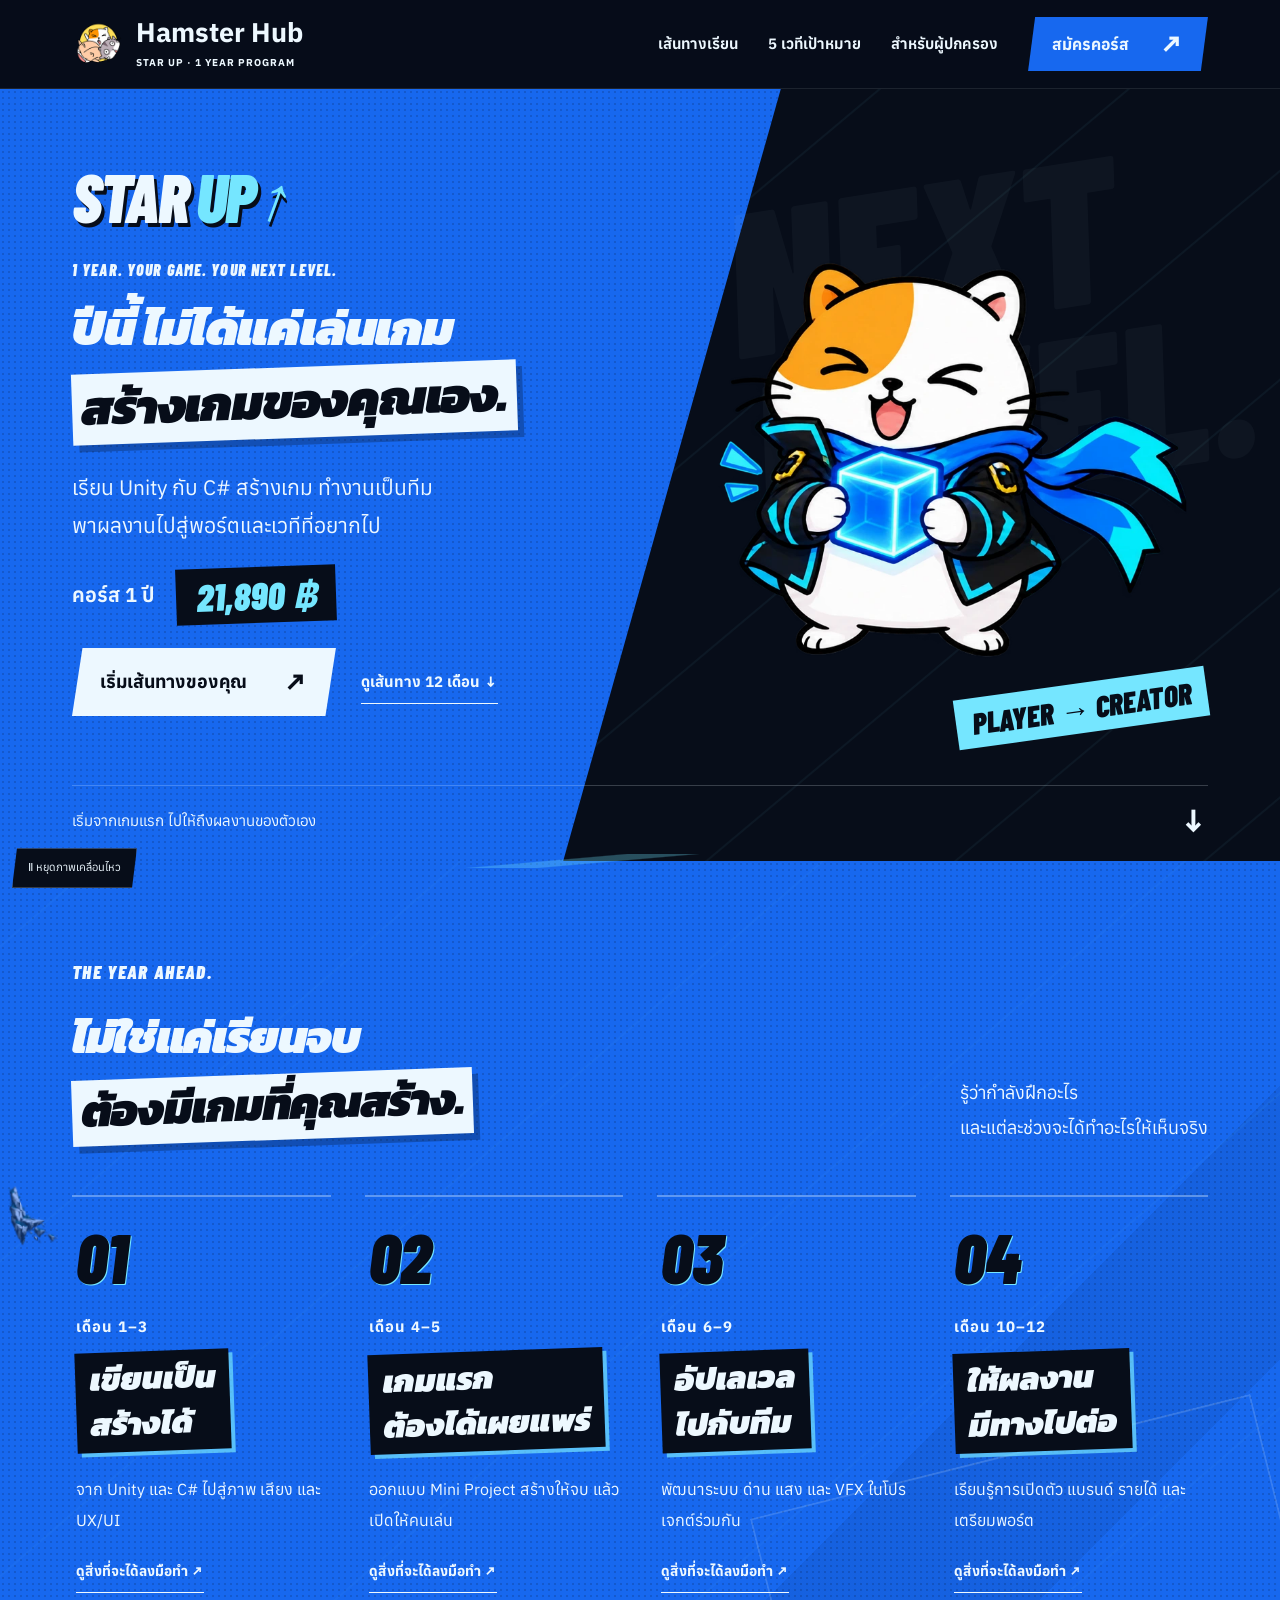
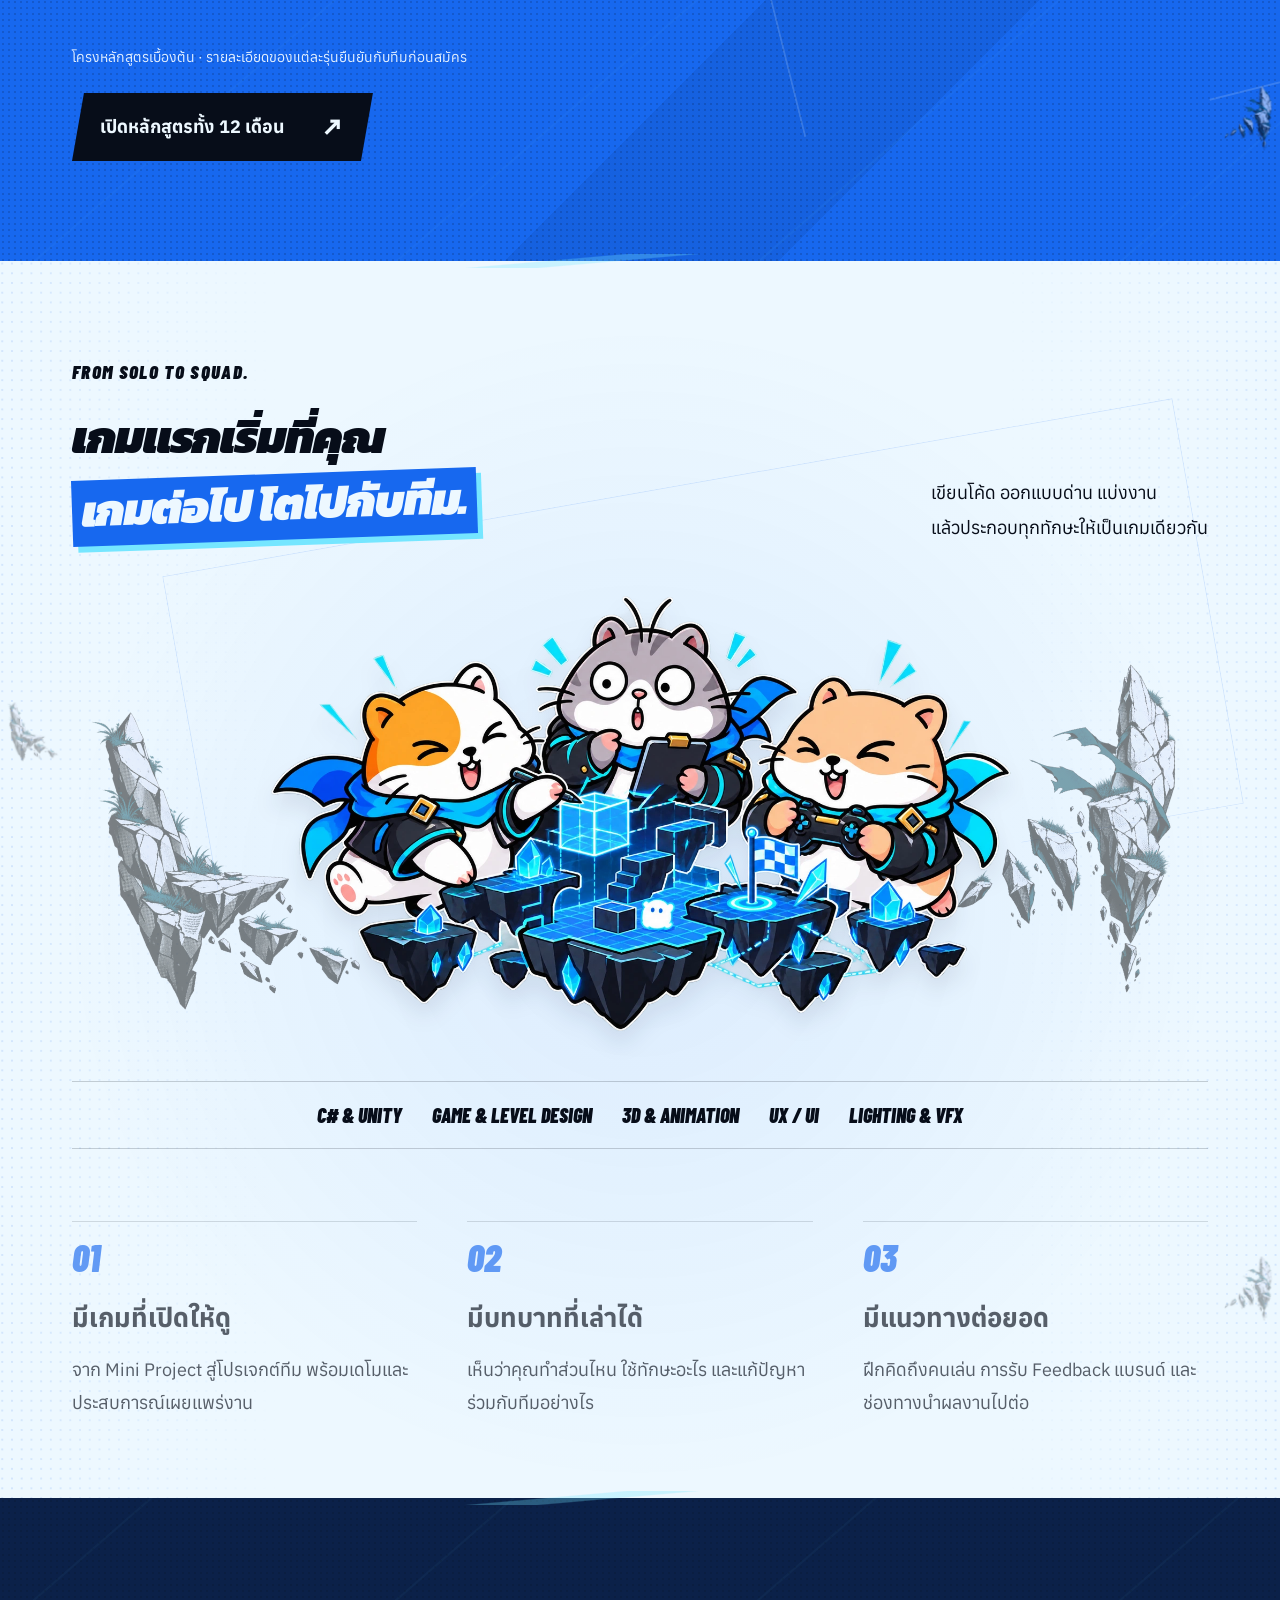
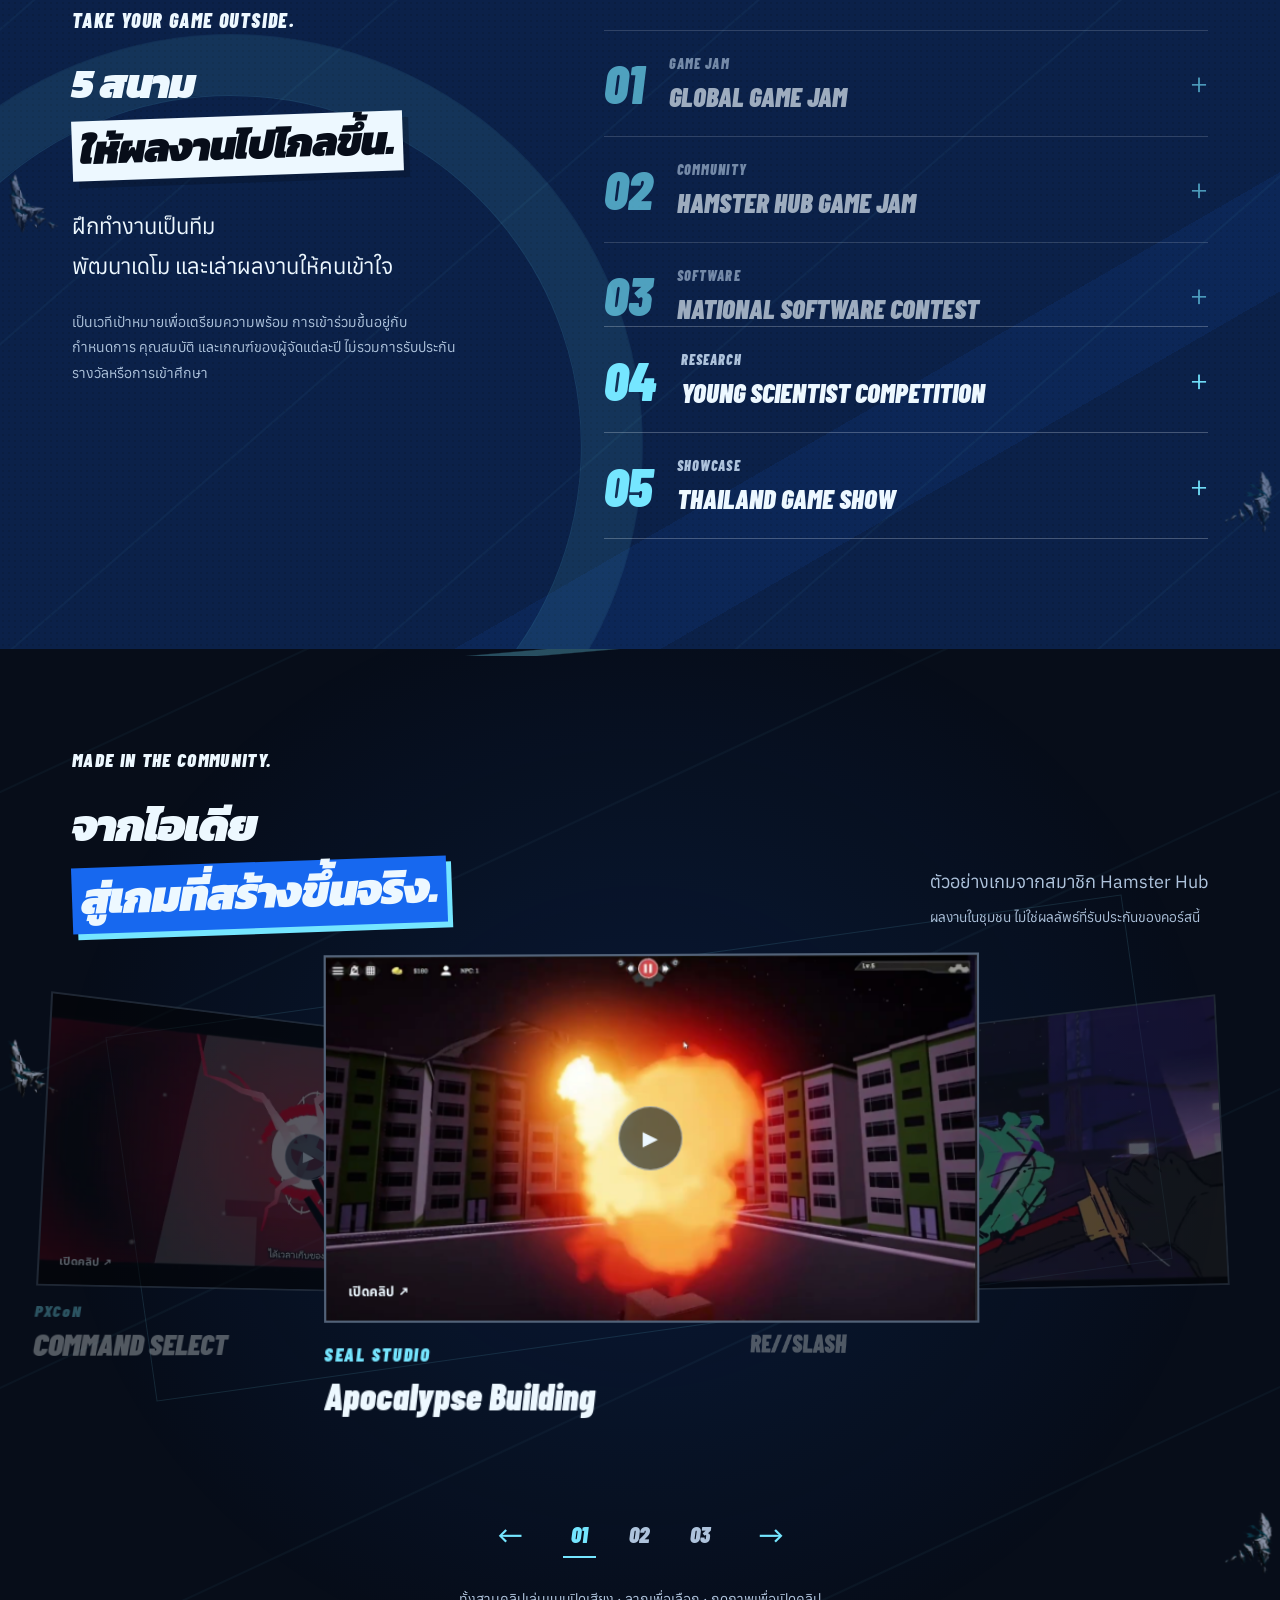
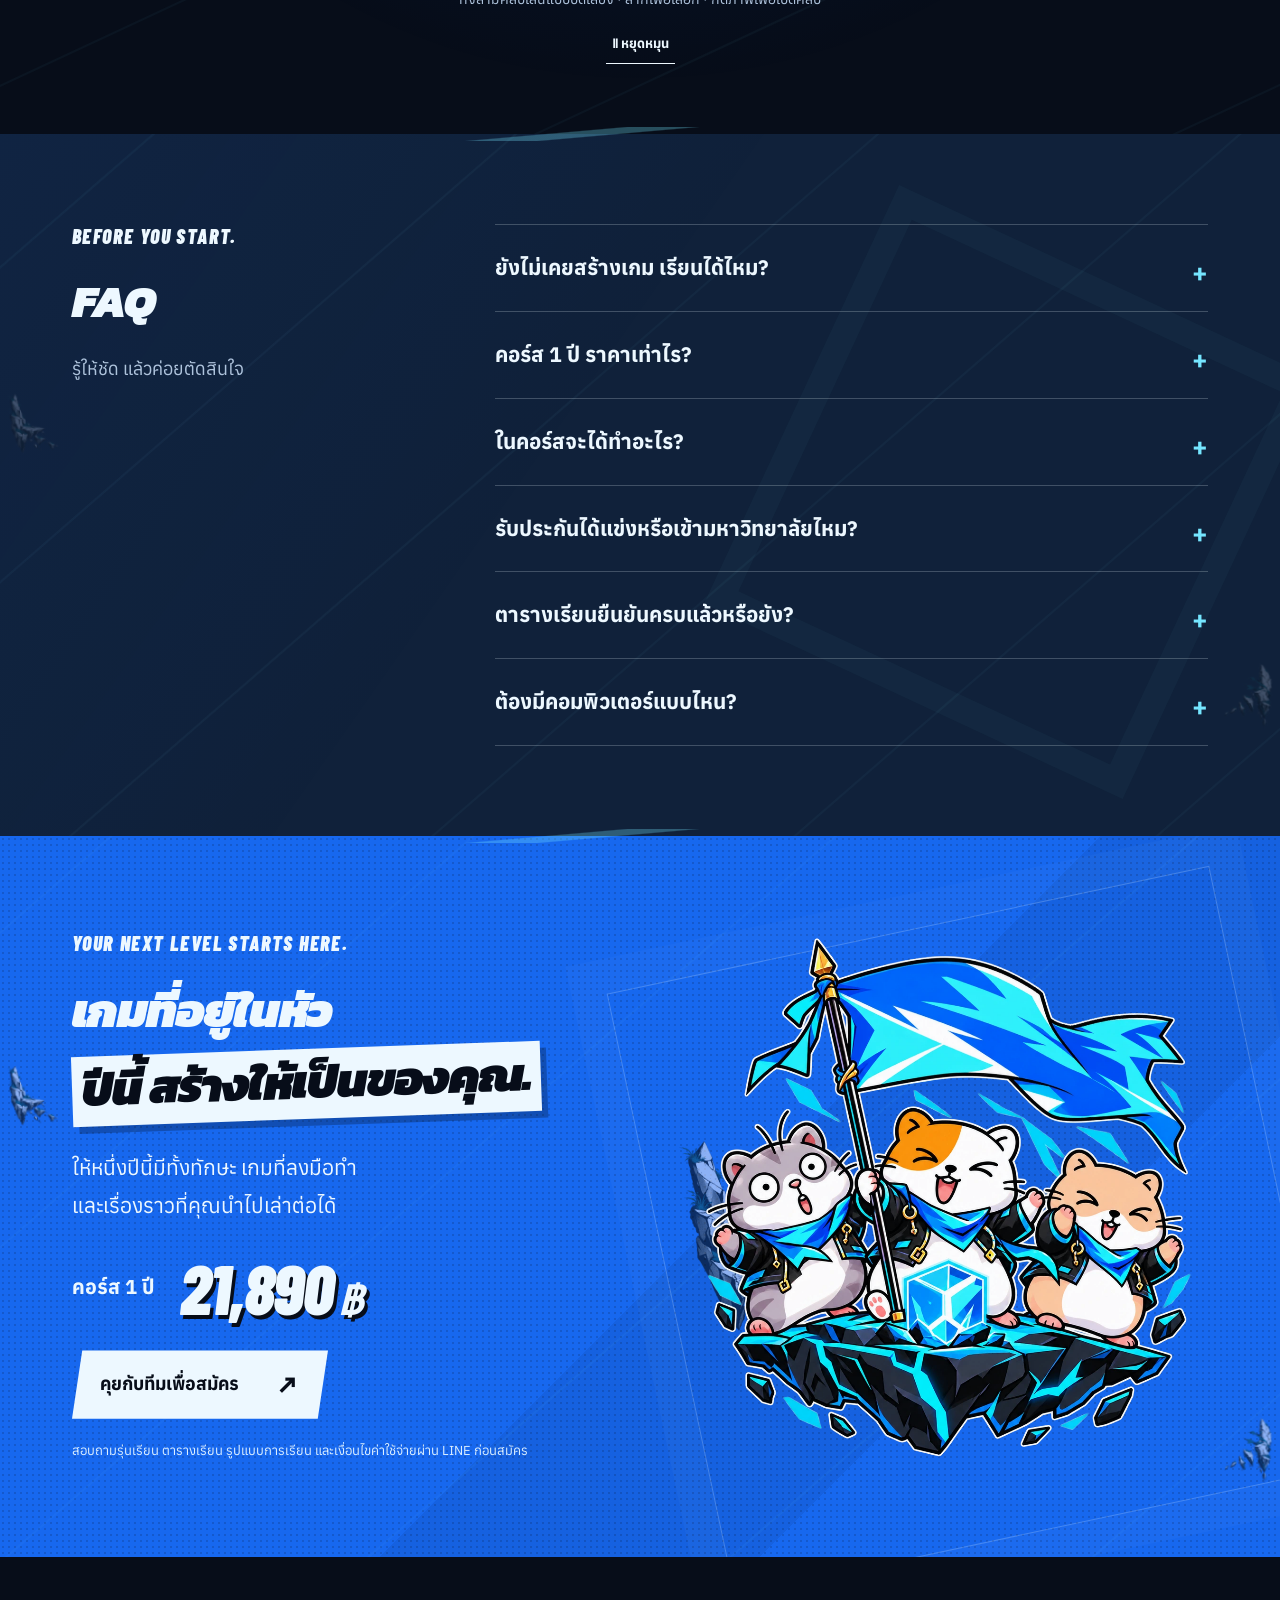
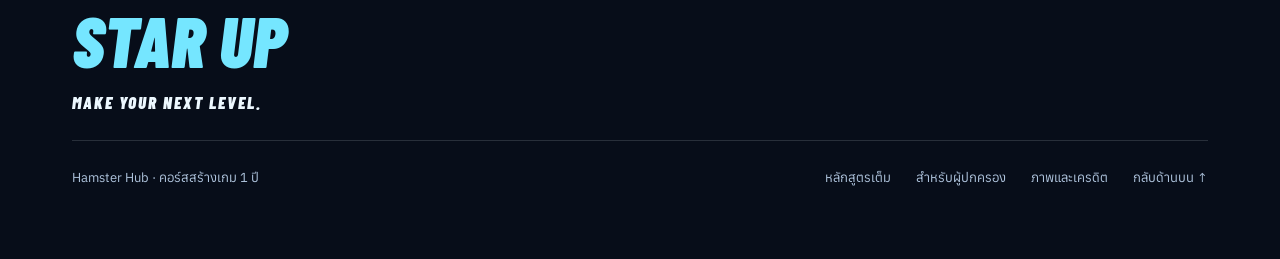
==== commit da7a4a8e: "Restore original Star Up layout and add section background motion" ====
--- a/star-up-cinematic/index.html
+++ b/star-up-cinematic/index.html
@@ -1,9 +1 @@
-<!doctype html><html lang="th"><head><meta charset="utf-8"><meta name="viewport" content="width=device-width,initial-scale=1"><meta name="theme-color" content="#071326"><title>Star Up — Blue Cutout / 2.5D</title><meta name="description" content="เทมเพลตทดลอง Star Up คอร์สสร้างเกม 1 ปี ราคา 21,890 บาท ภาพกราฟิก 2D หลายเลเยอร์ เคลื่อนตามการเลื่อนหน้าเว็บ"><link rel="icon" href="assets/hamsterhub-logo.webp"><link rel="preload" href="assets/Anuphan.ttf" as="font" type="font/ttf" crossorigin><link rel="preload" href="assets/Kanit-BlackItalic.ttf" as="font" type="font/ttf" crossorigin><link rel="stylesheet" href="cinematic.css?v=2"><script type="module" src="cinematic.js?v=2"></script></head><body><a class="skip" href="#course-details">ข้ามคัตซีนไปอ่านข้อมูลคอร์ส</a><div class="scene" aria-hidden="true"><div class="scene-world">
-<img class="art-bg city-bg" src="assets/graphic-city.webp" alt="">
-<img class="art-bg alley-bg" src="assets/graphic-alley.webp" alt="">
-<div class="graphic-orbit"></div><div class="paper-slash"></div>
-<div class="actor-stage"><img class="actor" src="assets/pose-0.webp" alt=""><span class="actor-shadow"></span></div>
-<div class="project-stage"><img src="assets/apocalypse.jpg" alt=""><img src="assets/reslash.jpg" alt=""><img src="assets/command.jpg" alt=""></div>
-<img class="near-prop" src="assets/graphic-ledge.webp" alt="">
-<div class="small-cube"><i></i><i></i><i></i></div>
-</div><div class="scene-gradient"></div><div class="scene-grain"></div></div><header class="header"><a class="brand" href="#arrival"><img src="assets/hamsterhub-logo.webp" width="42" height="42" alt="Hamster Hub"><span>STAR UP<small>BLUE CUTOUT / 2.5D EDITION</small></span></a><nav aria-label="เมนูหลัก"><a href="#course-details">ข้อมูลคอร์ส</a><a href="../star-up/">กลับแบบเดิม ↗</a><button data-motion aria-pressed="false">Ⅱ หยุดกล้อง</button></nav></header><div class="prototype-label">EXPERIMENT 01 <span>2D ART / LAYERED MOTION</span></div><p class="load-status" role="status">กำลังจัดเลเยอร์ภาพ…</p><main><div class="journey" id="journey"><section class="chapter intro" id="arrival" data-chapter="0"><div class="chapter-copy"><p class="eyebrow"><span>01</span> GATEWAY / ENTER</p><h1>จากคนเล่น<br><em>เป็นคนสร้าง.</em></h1><p class="chapter-desc">หนึ่งปีที่คุณจะได้เขียนโค้ด สร้างเกม และพาผลงานของตัวเองไปต่อ</p><p class="skill-tags">UNITY / C# / YOUR FIRST GAME</p><div class="hero-price"><span>คอร์ส 1 ปี</span><strong>21,890 <small>฿</small></strong></div><div class="actions"><a class="button primary" href="#build">เริ่มเดินทาง <span>↓</span></a><a class="text-link" href="#course-details">อ่านข้อมูลคอร์ส ↗</a></div></div><span class="scene-number" aria-hidden="true">01</span></section><section class="chapter " id="build" data-chapter="1"><div class="chapter-copy"><p class="eyebrow"><span>02</span> BUILD ALLEY / MONTH 1–5</p><h1>เกมแรก<br><em>ต้องได้เกิด.</em></h1><p class="chapter-desc">เริ่มจากพื้นฐาน กำหนดไอเดียให้ชัด แล้วสร้าง Mini Project ที่เผยแพร่ได้</p><p class="skill-tags">FOUNDATION / MINI PROJECT / RELEASE</p></div><span class="scene-number" aria-hidden="true">02</span></section><section class="chapter " id="squad" data-chapter="2"><div class="chapter-copy"><p class="eyebrow"><span>03</span> ROOFTOP STUDIO / MONTH 6–9</p><h1>หลายไอเดีย<br><em>กลายเป็นทีมเดียว.</em></h1><p class="chapter-desc">แบ่งบทบาท พัฒนาระบบและด่าน เติมแสง ภาพ และ VFX ให้เกมมีเอกลักษณ์</p><p class="skill-tags">TEAMWORK / LEVEL DESIGN / GRAPHICS</p></div><span class="scene-number" aria-hidden="true">03</span></section><section class="chapter " id="showcase" data-chapter="3"><div class="chapter-copy"><p class="eyebrow"><span>04</span> SKYBRIDGE / SHOW YOUR WORK</p><h1>ผลงาน<br><em>ต้องได้เจอคน.</em></h1><p class="chapter-desc">ฝึกเล่าเกมให้คนเข้าใจ เก็บ Feedback และเตรียมตัวสำหรับเวทีที่เหมาะกับงาน</p><p class="skill-tags">DEMO / PRESENTATION / FEEDBACK</p><div class="project-links"><a href="https://www.youtube.com/watch?v=RZhOiGRcjcY" target="_blank" rel="noopener">Apocalypse Building ↗</a><a href="https://www.youtube.com/watch?v=LhUO186ZWG8" target="_blank" rel="noopener">RE//SLASH ↗</a><a href="https://www.youtube.com/watch?v=DtIPdelMho0" target="_blank" rel="noopener">COMMAND SELECT ↗</a></div><p class="micro">ตัวอย่างจากชุมชน Hamster Hub ไม่ใช่ผลลัพธ์ที่รับประกันของคอร์ส</p></div><span class="scene-number" aria-hidden="true">04</span></section><section class="chapter " id="launch" data-chapter="4"><div class="chapter-copy"><p class="eyebrow"><span>05</span> LAUNCH PLAZA / MONTH 10–12</p><h1>ก้าวต่อ<br><em>ด้วยเกมที่คุณสร้าง.</em></h1><p class="chapter-desc">เรียนรู้การเปิดตัว แบรนด์ และช่องทางของผลงาน พร้อมเรื่องราวสำหรับพอร์ตของคุณ</p><p class="skill-tags">STARTUP / BRAND / PORTFOLIO</p><div class="actions"><a class="button primary" href="#enroll">คุยโปรเจกต์ที่อยากทำ ↗</a><a class="text-link" href="#course-details">ดูเส้นทางทั้งปี</a></div></div><span class="scene-number" aria-hidden="true">05</span></section></div><section class="course-details" id="course-details"><div class="content"><p class="eyebrow">THE COURSE / CLEAR & SIMPLE</p><h2>ชอบโลกในเกม?<br><em>เริ่มสร้างโลกของคุณ.</em></h2><div class="course-overview"><div><span>01 / DURATION</span><strong>1 ปี</strong><p>จากพื้นฐาน สู่เกมแรก โปรเจกต์ทีม และการเปิดตัว</p></div><div><span>02 / COURSE PRICE</span><strong>21,890 ฿</strong><p>สอบถามรุ่นเรียน รูปแบบการเรียน และเงื่อนไขกับทีมก่อนสมัคร</p></div><div><span>03 / WORK TO SHOW</span><strong>สร้าง · พัฒนา · นำเสนอ</strong><p>เก็บชิ้นงาน เดโม และเรื่องราวการพัฒนาสำหรับเล่าผลงาน</p></div></div><div class="details-heading"><h3>เส้นทางเรียน 12 เดือน</h3><p>โครงเบื้องต้น เดือน 1–2 และ 12 เป็นช่วงเสนอเพิ่ม รายละเอียดรุ่นยืนยันก่อนสมัคร</p></div><div class="months"><details class="month"><summary><span>01</span><strong>เริ่มต้นสร้างเกม</strong><b>+</b></summary><div><p>รู้จัก Unity และกระบวนการสร้างเกม</p><ul><li>ทำความคุ้นเคยกับ Unity Editor</li><li>จัดฉากและวัตถุในเกม</li><li>ตั้งเป้าหมายโปรเจกต์ของตัวเอง</li></ul><p class="output">ชิ้นงาน: ฉากเกมพื้นฐานและโจทย์โปรเจกต์</p><small>โครงเสนอเบื้องต้น รอยืนยันรายละเอียดรุ่น</small></div></details><details class="month"><summary><span>02</span><strong>เขียนโค้ดให้เกมขยับ</strong><b>+</b></summary><div><p>C# พื้นฐานและระบบเกมขนาดเล็ก</p><ul><li>ตัวแปร เงื่อนไข และการทำซ้ำ</li><li>ควบคุมตัวละครและการโต้ตอบ</li><li>ประกอบระบบเกมพื้นฐาน</li></ul><p class="output">ชิ้นงาน: ต้นแบบเกมขนาดเล็กที่ควบคุมได้</p><small>โครงเสนอเบื้องต้น รอยืนยันรายละเอียดรุ่น</small></div></details><details class="month"><summary><span>03</span><strong>วางพื้นฐานให้ครบเครื่อง</strong><b>+</b></summary><div><p>เชื่อมโค้ด ภาพ เสียง และประสบการณ์เล่น</p><ul><li>Algorithm · ฝึกคิดเป็นขั้นตอน</li><li>Advanced Tools in Unity</li><li>3D Modeling &amp; Animation</li><li>Sprites &amp; Sound</li><li>UX &amp; UI</li></ul><p class="output">ชิ้นงาน: ชิ้นงานฝึกระบบ ภาพ เสียง และหน้าจอเกม</p></div></details><details class="month"><summary><span>04</span><strong>เลือกไอเดียที่ทำจบได้</strong><b>+</b></summary><div><p>เปลี่ยนไอเดียให้เป็นแผนสร้างเกม</p><ul><li>Simplify your idea · กำหนดขอบเขตให้ชัด</li><li>Project Design · ออกแบบวิธีเล่น</li><li>เริ่มลงมือสร้าง Mini Project</li></ul><p class="output">ชิ้นงาน: แบบเกมและต้นแบบ Mini Project</p></div></details><details class="month"><summary><span>05</span><strong>ปล่อยเกมแรกให้คนเล่น</strong><b>+</b></summary><div><p>พัฒนา นำเสนอ และเผยแพร่งาน</p><ul><li>Mini Project Development</li><li>Presentation · ฝึกเล่าผลงาน</li><li>Publish to web or store</li></ul><p class="output">ชิ้นงาน: เกมแรกที่เผยแพร่ได้ พร้อมการนำเสนอ</p></div></details><details class="month"><summary><span>06</span><strong>ตั้งทีม สร้างเกมที่ใหญ่ขึ้น</strong><b>+</b></summary><div><p>ทำให้หลายคนเดินไปสู่เกมเดียวกัน</p><ul><li>Setup Team · แบ่งบทบาทในทีม</li><li>Storyboard &amp; Design</li><li>Project Management</li></ul><p class="output">ชิ้นงาน: แผนงานทีม บทบาท และแบบโปรเจกต์</p></div></details><details class="month"><summary><span>07</span><strong>สร้างระบบให้เกมไปได้ไกล</strong><b>+</b></summary><div><p>พัฒนาโค้ดและออกแบบด่านขั้นต่อไป</p><ul><li>Intermediate C#</li><li>Class &amp; Object</li><li>Advanced Level Design</li></ul><p class="output">ชิ้นงาน: ระบบเกมและด่านที่พัฒนาร่วมกัน</p></div></details><details class="month"><summary><span>08</span><strong>ให้เกมดูดีและเล่นลื่น</strong><b>+</b></summary><div><p>เติมภาพ แสง และเอฟเฟกต์อย่างมีเหตุผล</p><ul><li>Visual Programming</li><li>Shader Graph</li><li>Lighting &amp; VFX</li><li>Optimization</li></ul><p class="output">ชิ้นงาน: เกมที่ปรับภาพ เอฟเฟกต์ และประสิทธิภาพ</p></div></details><details class="month"><summary><span>09</span><strong>ขัดงานภาพให้มีเอกลักษณ์</strong><b>+</b></summary><div><p>ยกระดับบรรยากาศของเกม</p><ul><li>Advanced Graphics</li><li>Advanced Lighting &amp; Shader</li><li>Advanced Visual Effects</li><li>Post Processing</li></ul><p class="output">ชิ้นงาน: ฉากเกมที่มีทิศทางภาพชัดเจน</p></div></details><details class="month"><summary><span>10</span><strong>คิดต่อให้เป็นผลิตภัณฑ์</strong><b>+</b></summary><div><p>มองผลงานผ่านคนใช้และช่องทางขาย</p><ul><li>How to sell your project</li><li>Distribution Channel</li><li>Special: Object-Oriented Design</li></ul><p class="output">ชิ้นงาน: แนวทางนำผลงานไปสู่คนใช้และตลาด</p></div></details><details class="month"><summary><span>11</span><strong>เปิดตัว เรียนรู้จากตลาด</strong><b>+</b></summary><div><p>ทำความเข้าใจรายได้และพัฒนาคุณภาพ</p><ul><li>Make 1st Dollar · ศึกษาการสร้างรายได้แรก</li><li>How to get Feedback</li><li>Improve Product Quality</li><li>Social Marketing</li><li>Make Your Own Brand</li></ul><p class="output">ชิ้นงาน: แนวทางเปิดตัว สื่อสารแบรนด์ และเก็บ Feedback</p></div></details><details class="month"><summary><span>12</span><strong>รวมผลงาน พร้อมก้าวต่อ</strong><b>+</b></summary><div><p>สรุปเกมและเรื่องราวที่คุณลงมือทำ</p><ul><li>จัดระเบียบผลงานและบทบาทที่รับผิดชอบ</li><li>เตรียมเดโมและการนำเสนอ</li><li>วางแผนพอร์ตหรือการส่งเวทีที่เหมาะสม</li></ul><p class="output">ชิ้นงาน: ชุดผลงานและแผนพัฒนาขั้นต่อไป</p><small>โครงเสนอเบื้องต้น รอยืนยันรายละเอียดรุ่น</small></div></details></div><div class="arena-notes"><h3>5 เวทีเป้าหมาย</h3><p>Global Game Jam · Hamster Hub Game Jam · National Software Contest · Young Scientist Competition · Thailand Game Show</p><small>เตรียมความพร้อมตามลักษณะของแต่ละเวที การเข้าร่วมขึ้นอยู่กับกำหนดการ คุณสมบัติ และเกณฑ์ของผู้จัด ไม่รับประกันรางวัล รายได้ หรือการเข้าศึกษา</small></div></div></section><section class="enroll" id="enroll"><div class="content"><p class="eyebrow">YOUR NEXT LEVEL</p><h2>หนึ่งปีนี้<br><em>ให้มีเกมที่เป็นของคุณ.</em></h2><p>คุยกับทีม Hamster Hub เรื่องพื้นฐาน โปรเจกต์ที่อยากทำ และรุ่นเรียนที่เหมาะสม</p><a class="button primary" href="https://page.line.me/jkm4247u?openQrModal=true" target="_blank" rel="noopener">เริ่มต้นผ่าน LINE ↗</a><div class="source-links"><a href="blender/star-up-layered.blend" download>ดาวน์โหลดฉาก 2.5D Blender (.blend)</a><a href="RESEARCH.md">แนวคิดและที่มาของเรฟ</a><a href="../star-up/">ดูเทมเพลตเดิม</a></div></div></section></main><nav class="chapter-nav" aria-label="ข้ามบทคัตซีน"><a href="#arrival" data-chapter-link="0" aria-label="บท 01 GATEWAY"><span>01</span><small>GATEWAY</small></a><a href="#build" data-chapter-link="1" aria-label="บท 02 BUILD ALLEY"><span>02</span><small>BUILD ALLEY</small></a><a href="#squad" data-chapter-link="2" aria-label="บท 03 ROOFTOP STUDIO"><span>03</span><small>ROOFTOP STUDIO</small></a><a href="#showcase" data-chapter-link="3" aria-label="บท 04 SKYBRIDGE"><span>04</span><small>SKYBRIDGE</small></a><a href="#launch" data-chapter-link="4" aria-label="บท 05 LAUNCH PLAZA"><span>05</span><small>LAUNCH PLAZA</small></a></nav><div class="scene-footer"><span data-chapter-title>01 / GATEWAY</span><span class="progress-track"><i data-progress></i></span><span data-progress-label>0%</span></div><footer class="footer"><div class="content"><strong>STAR UP / HAMSTER HUB</strong><p>เทมเพลตทดลอง 2.5D · ฉากและกล้องสร้างใน Blender · ตัวละครเป็นภาพประกอบ 2D</p><p>ตัวอย่างเกม: Apocalypse Building — SEAL STUDIO / RE//SLASH — RE_SLASH / COMMAND SELECT — PXCoN</p><p>ภาพ 2D หลายเลเยอร์ License · Anuphan, Kanit, Barlow: SIL Open Font License</p></div></footer><noscript><style>.load-status{display:none}.scene-poster{opacity:1}</style></noscript></body></html>+<!doctype html><html lang="th"><head><meta charset="utf-8"><meta name="viewport" content="width=device-width,initial-scale=1"><meta http-equiv="refresh" content="0;url=../star-up/?v=4"><title>Star Up — กลับสู่คอร์ส</title><script>location.replace('../star-up/?v=4'+location.hash)</script></head><body><a href="../star-up/?v=4">เปิดเว็บไซต์ Star Up</a></body></html>
